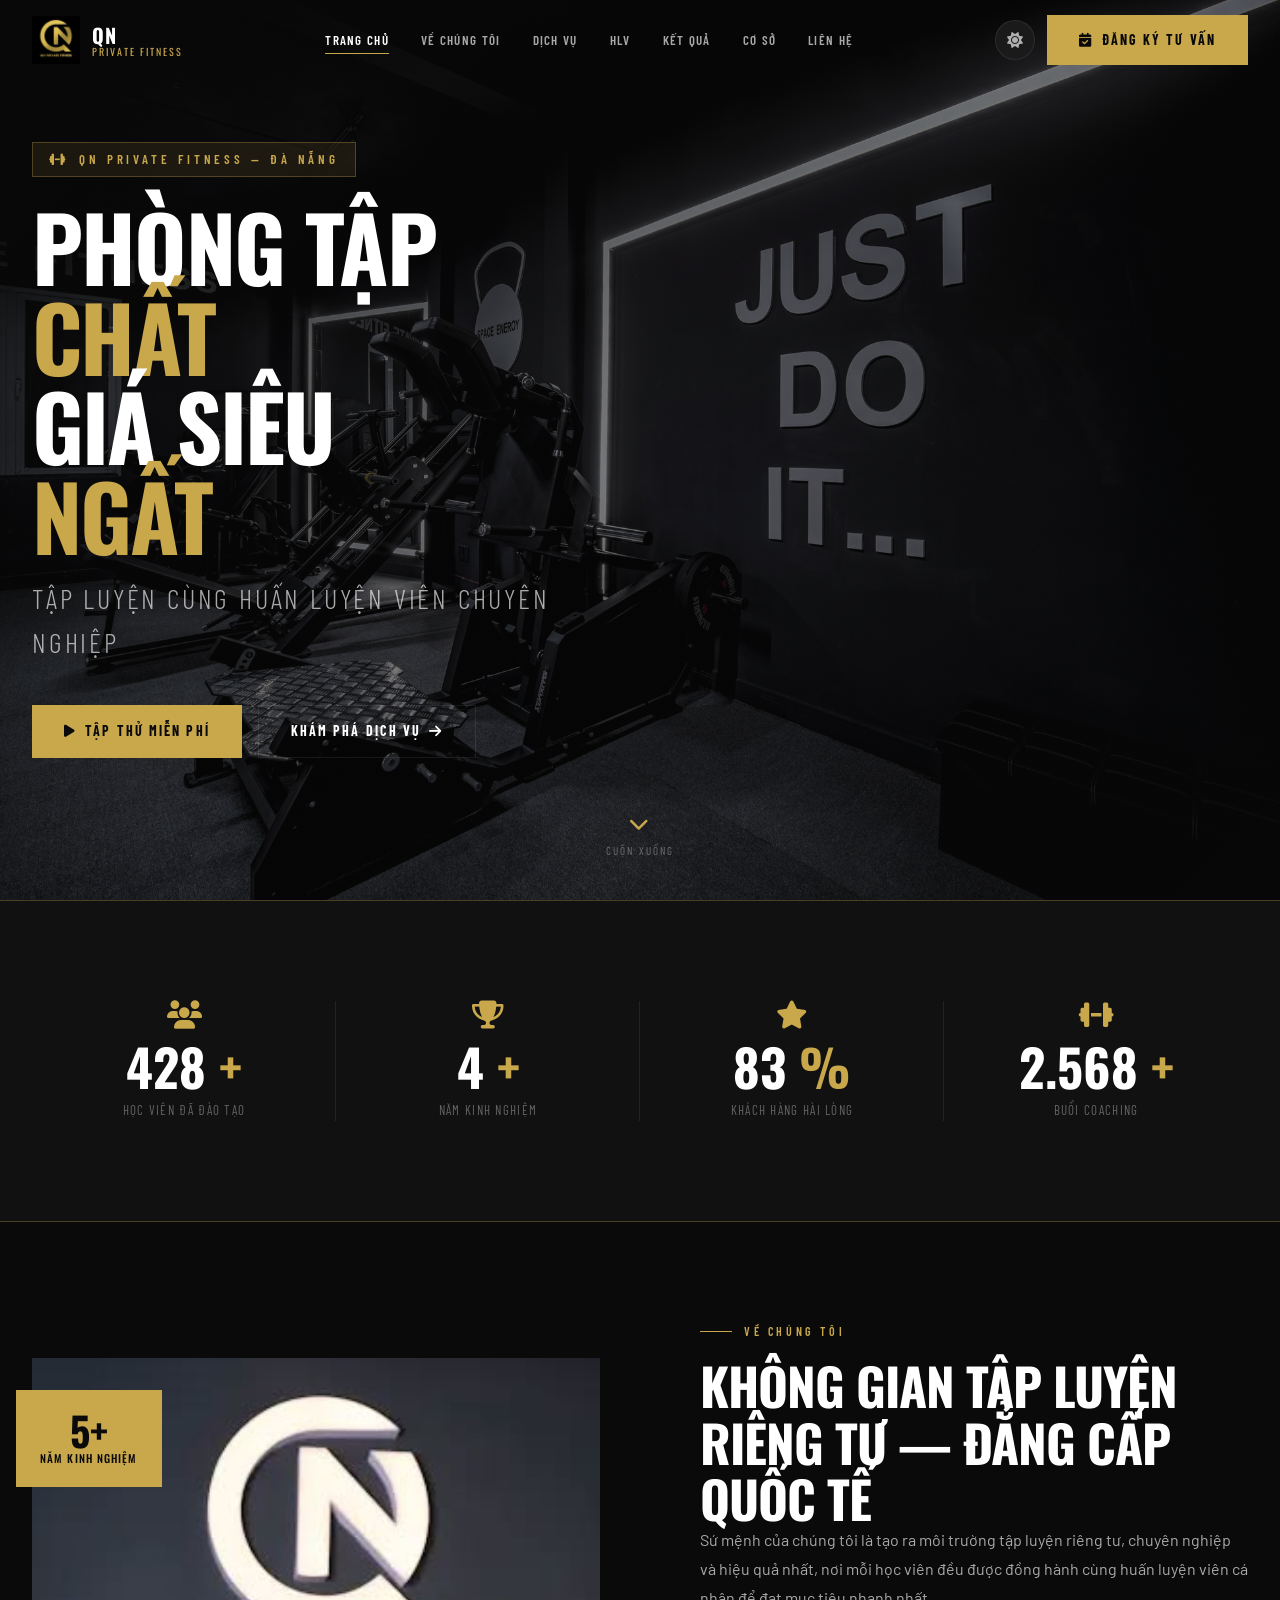
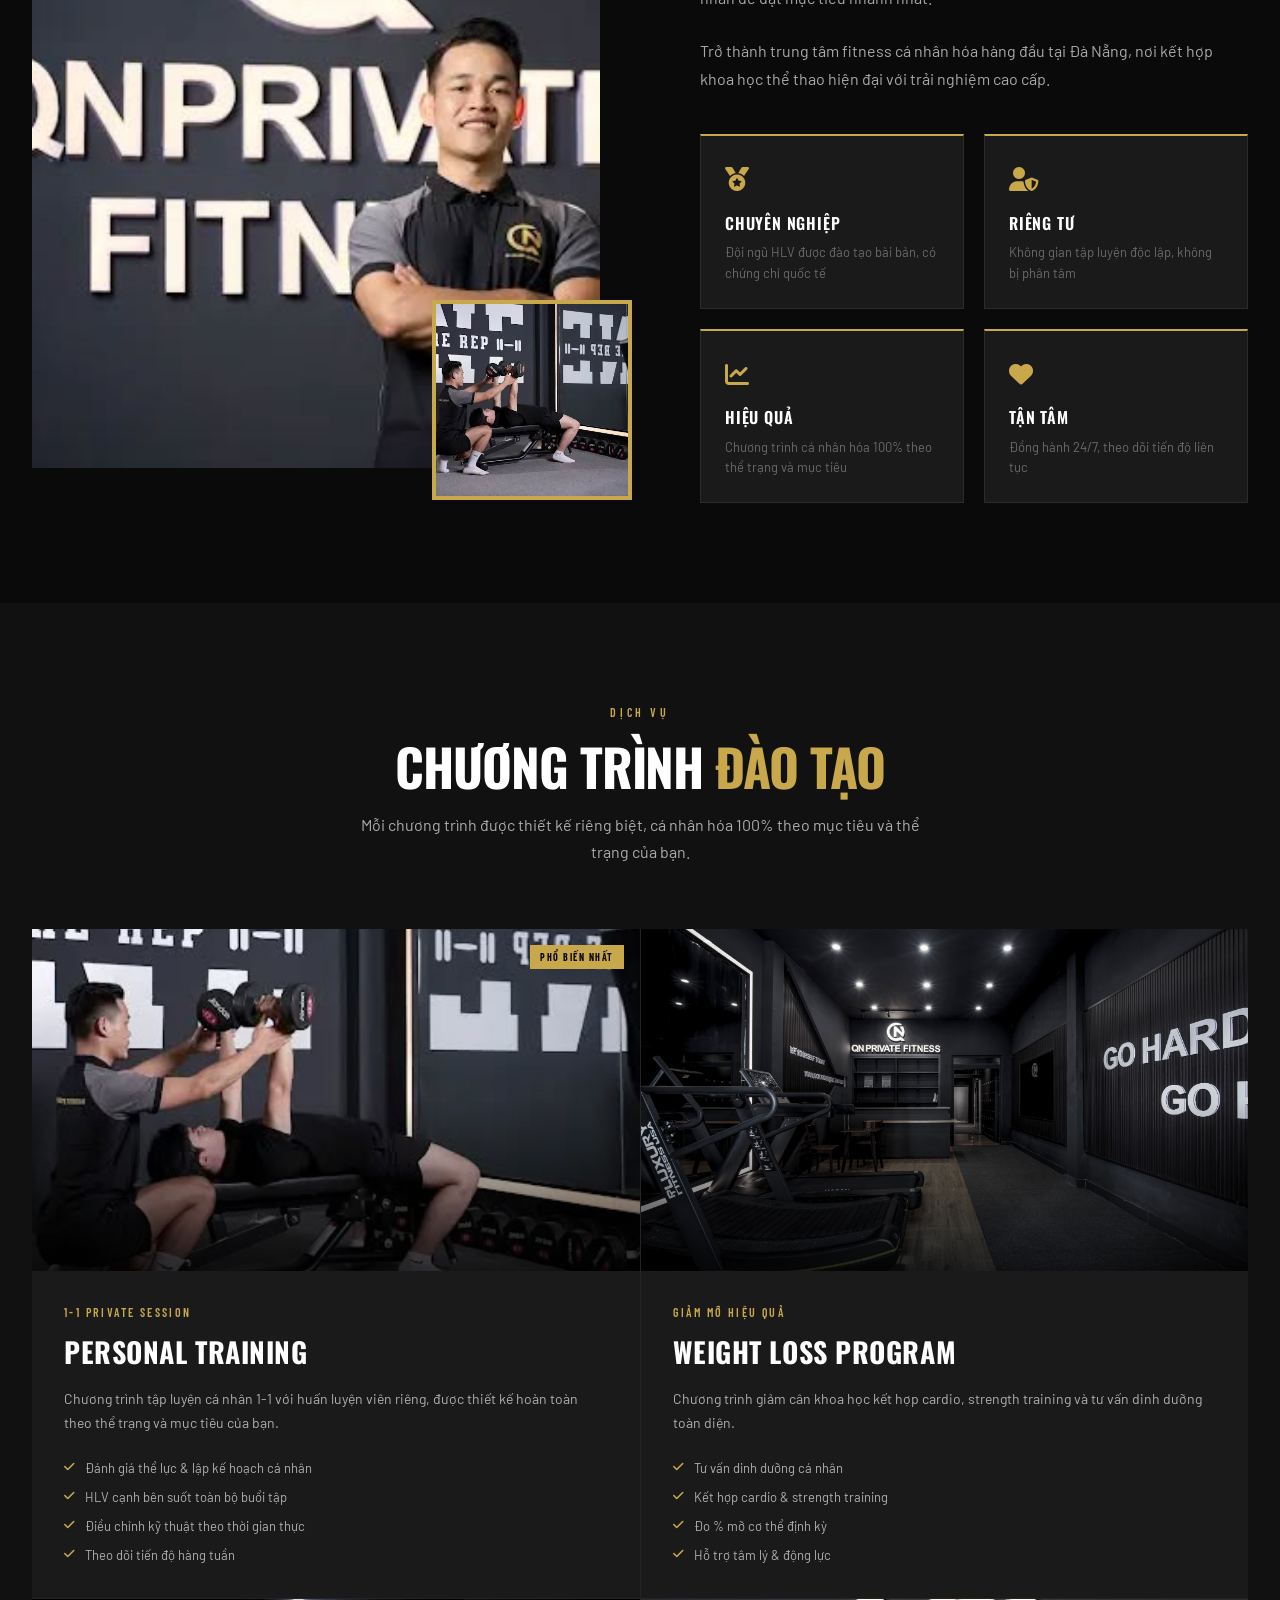
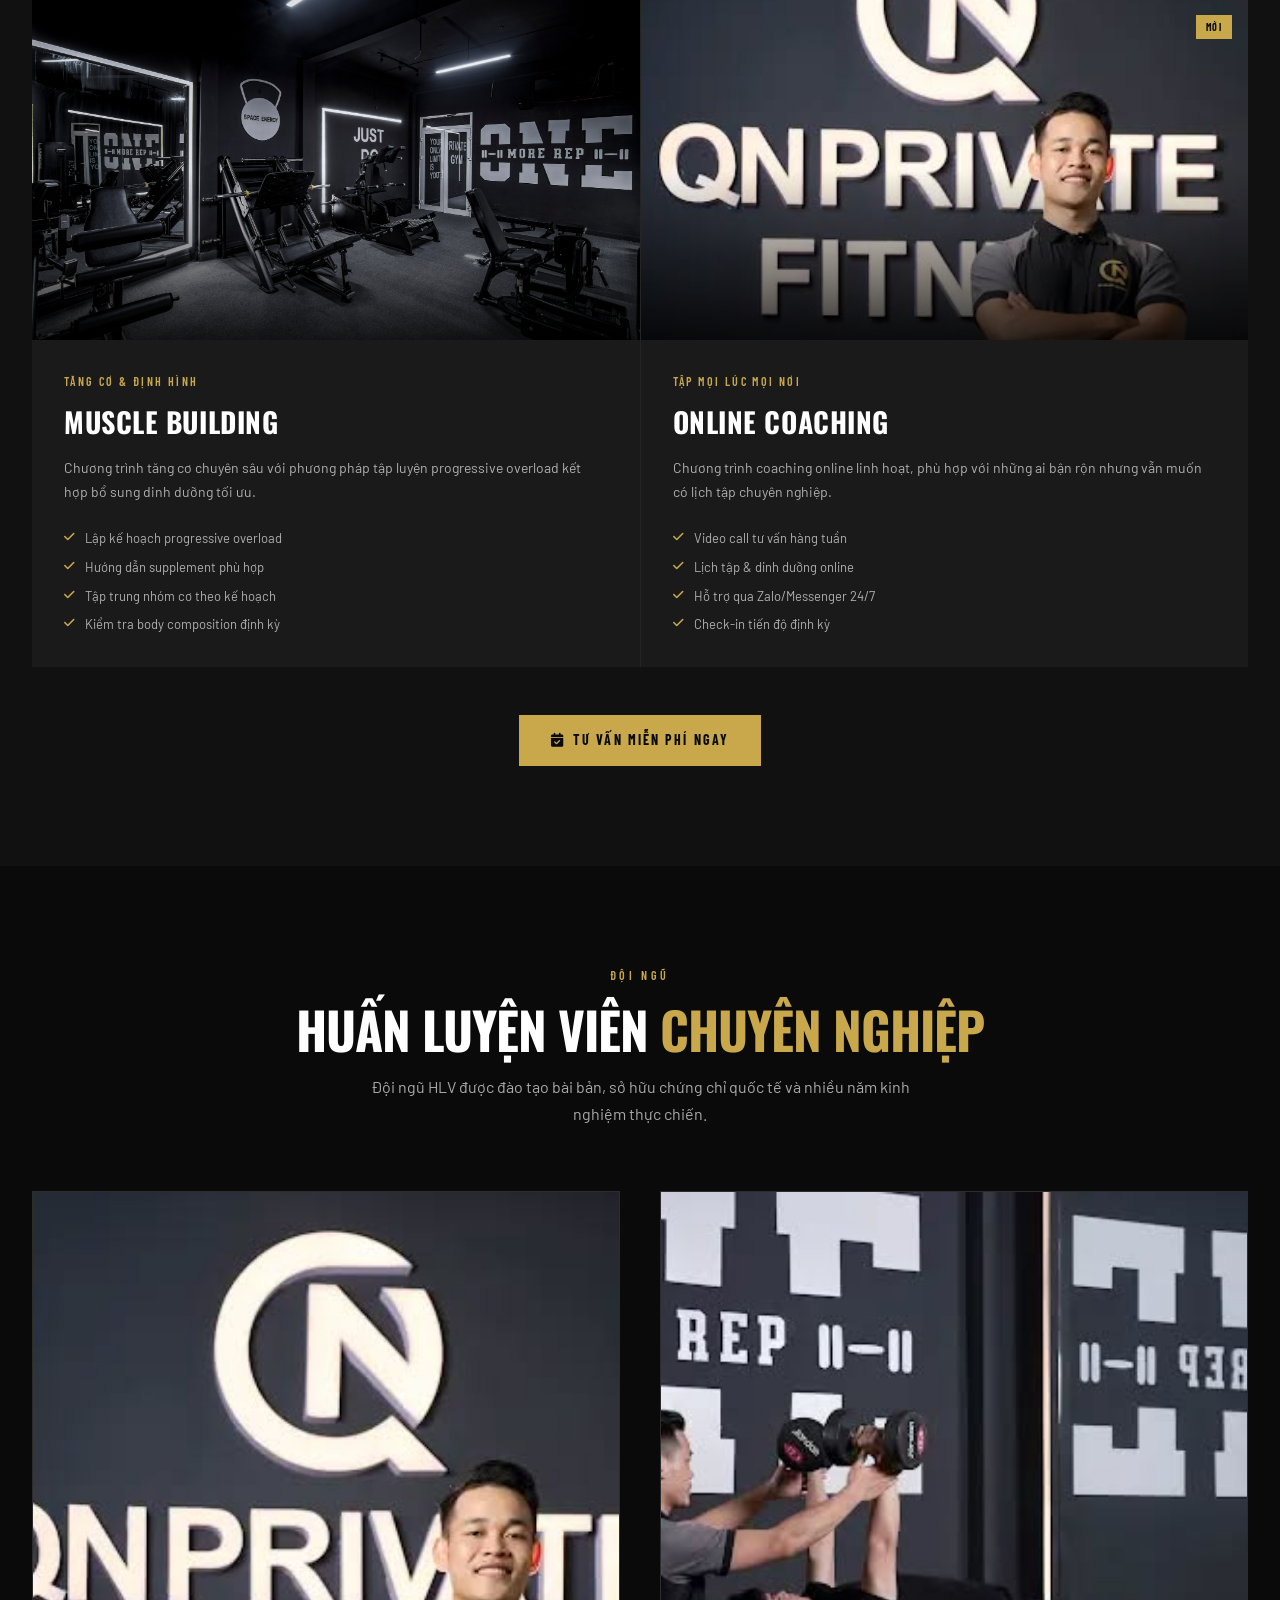
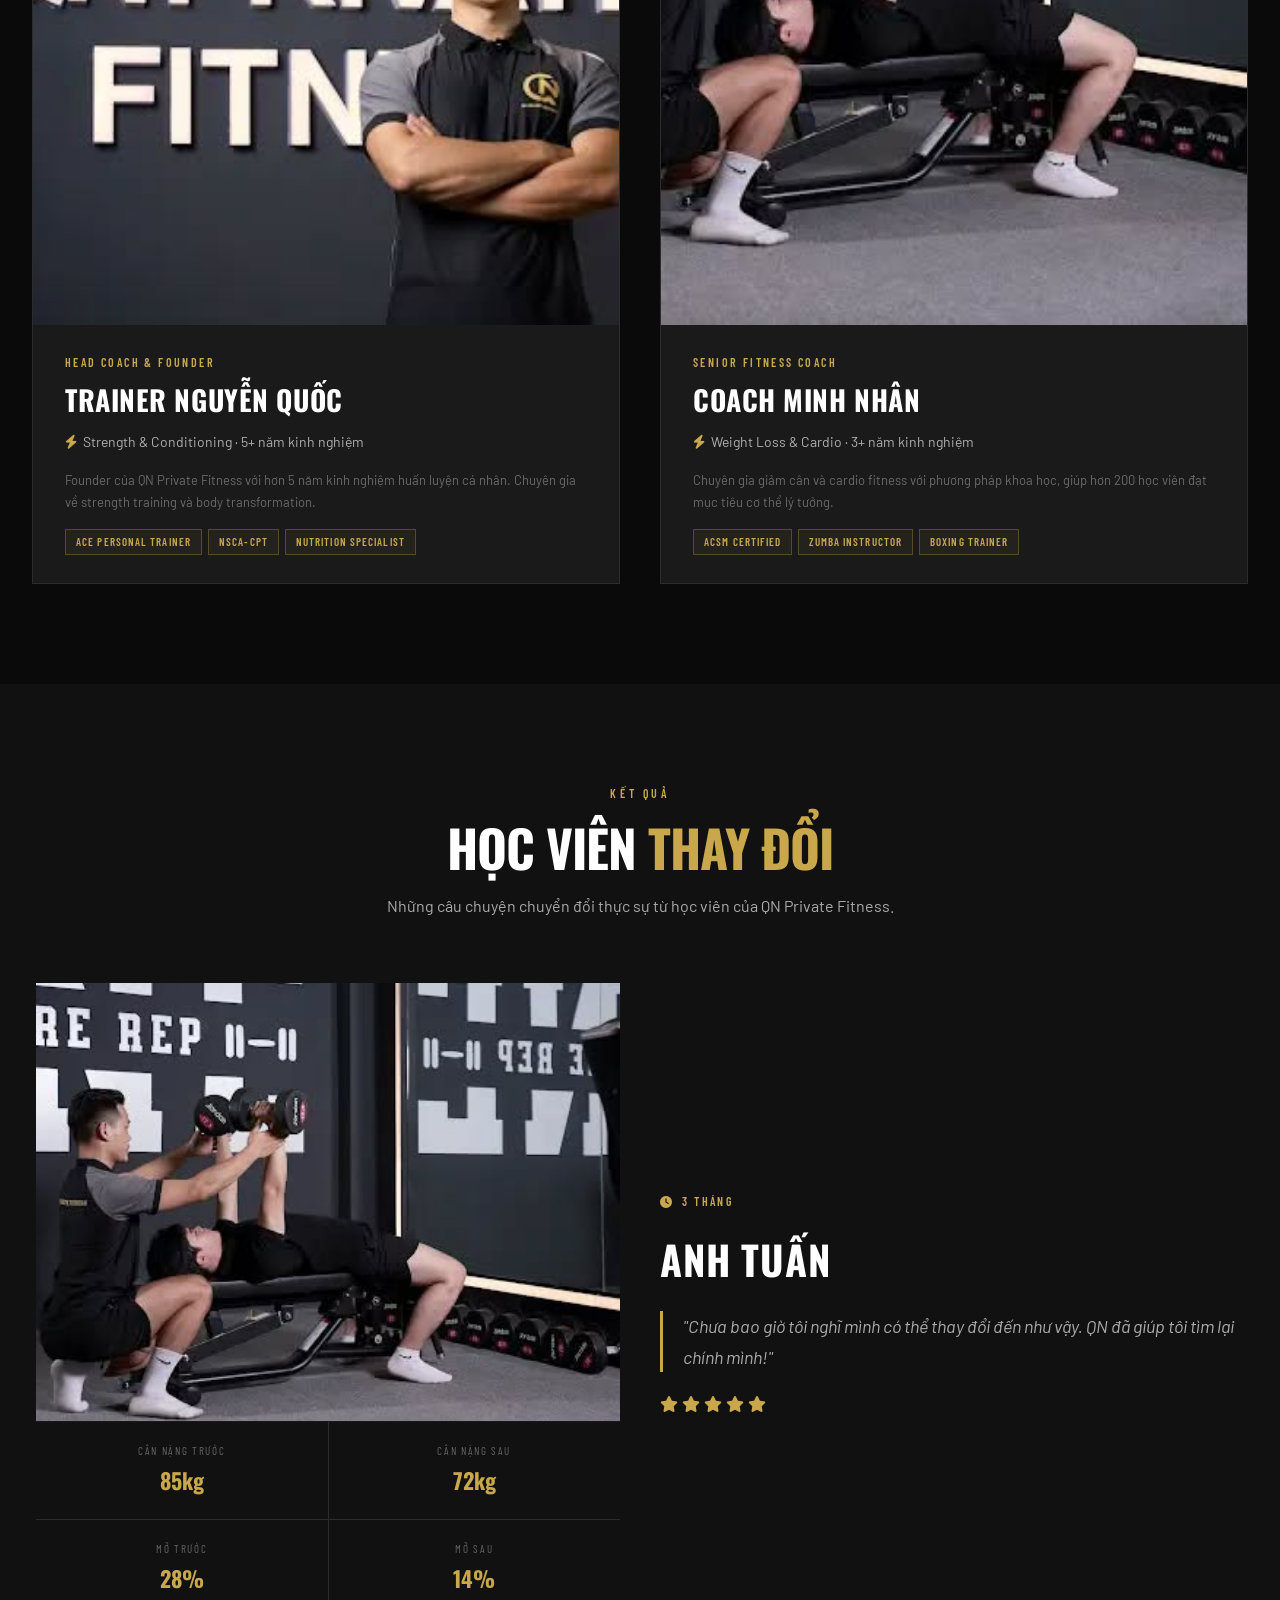
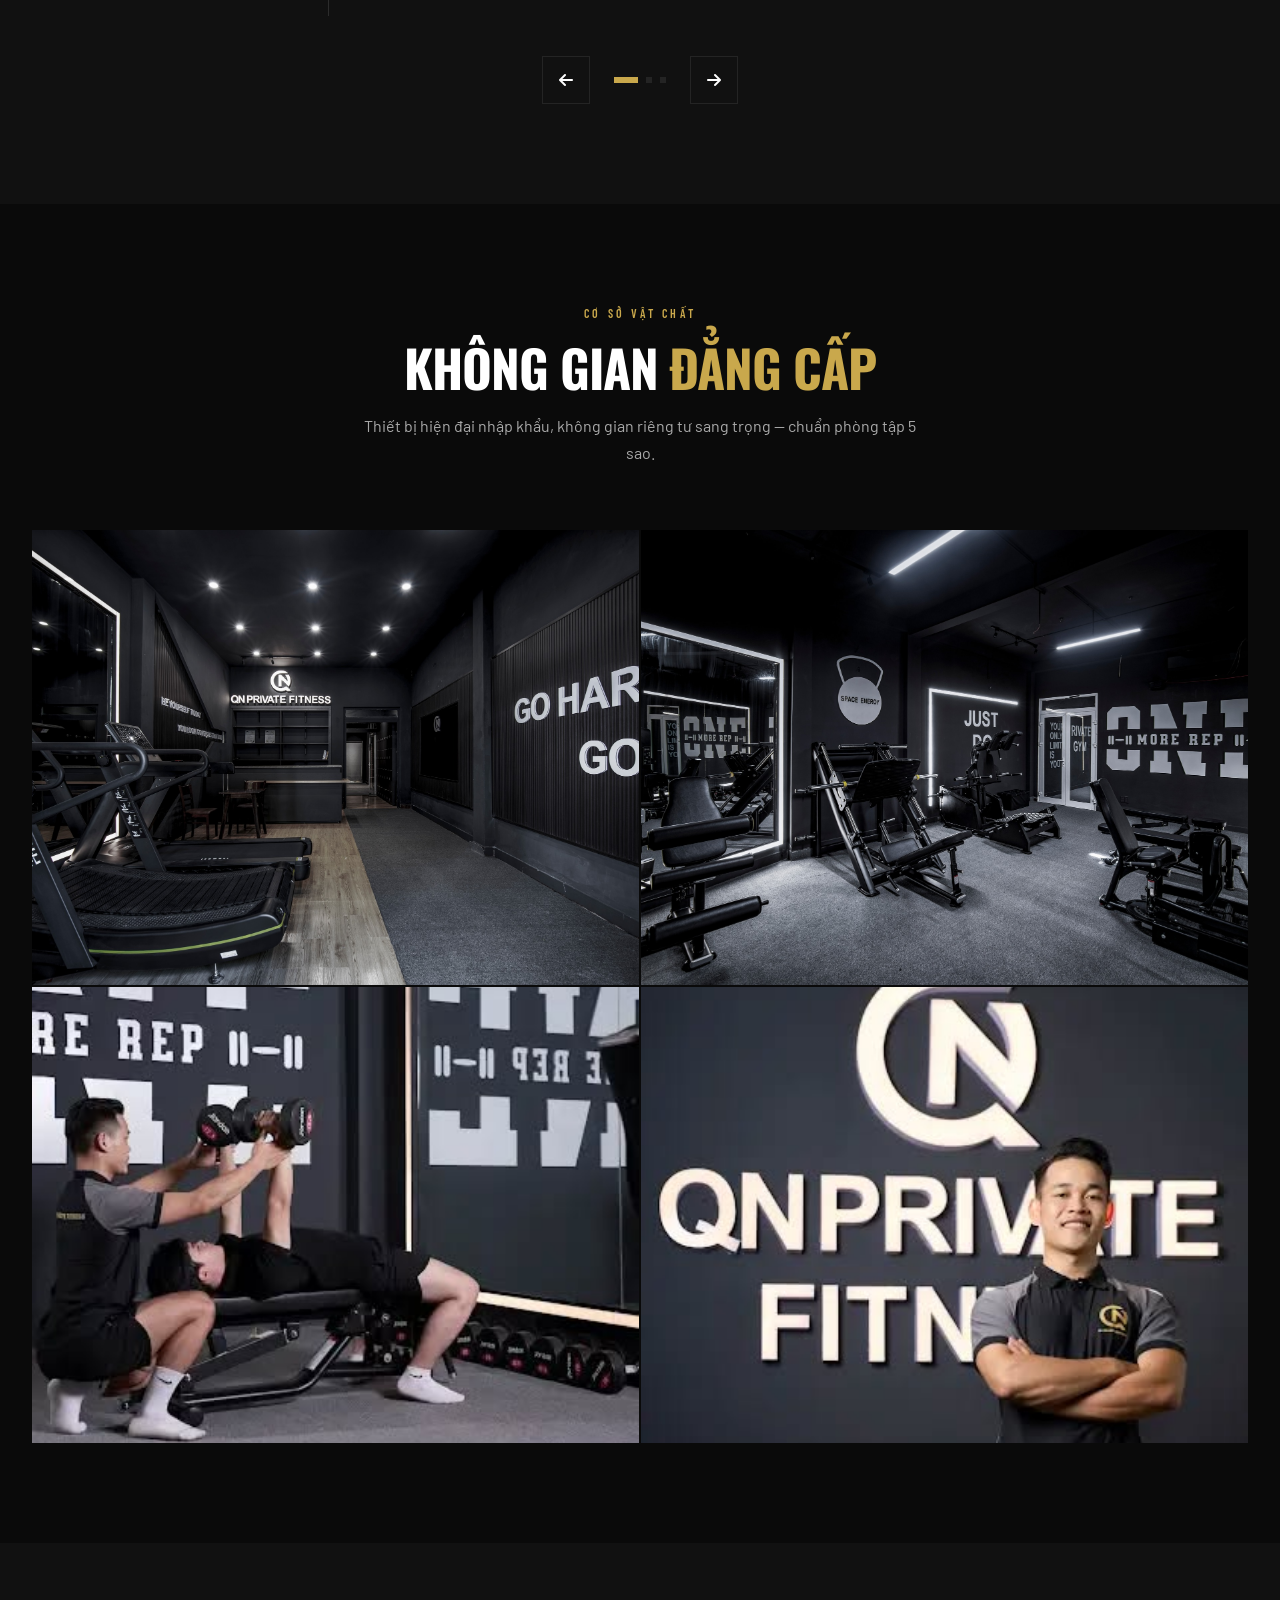
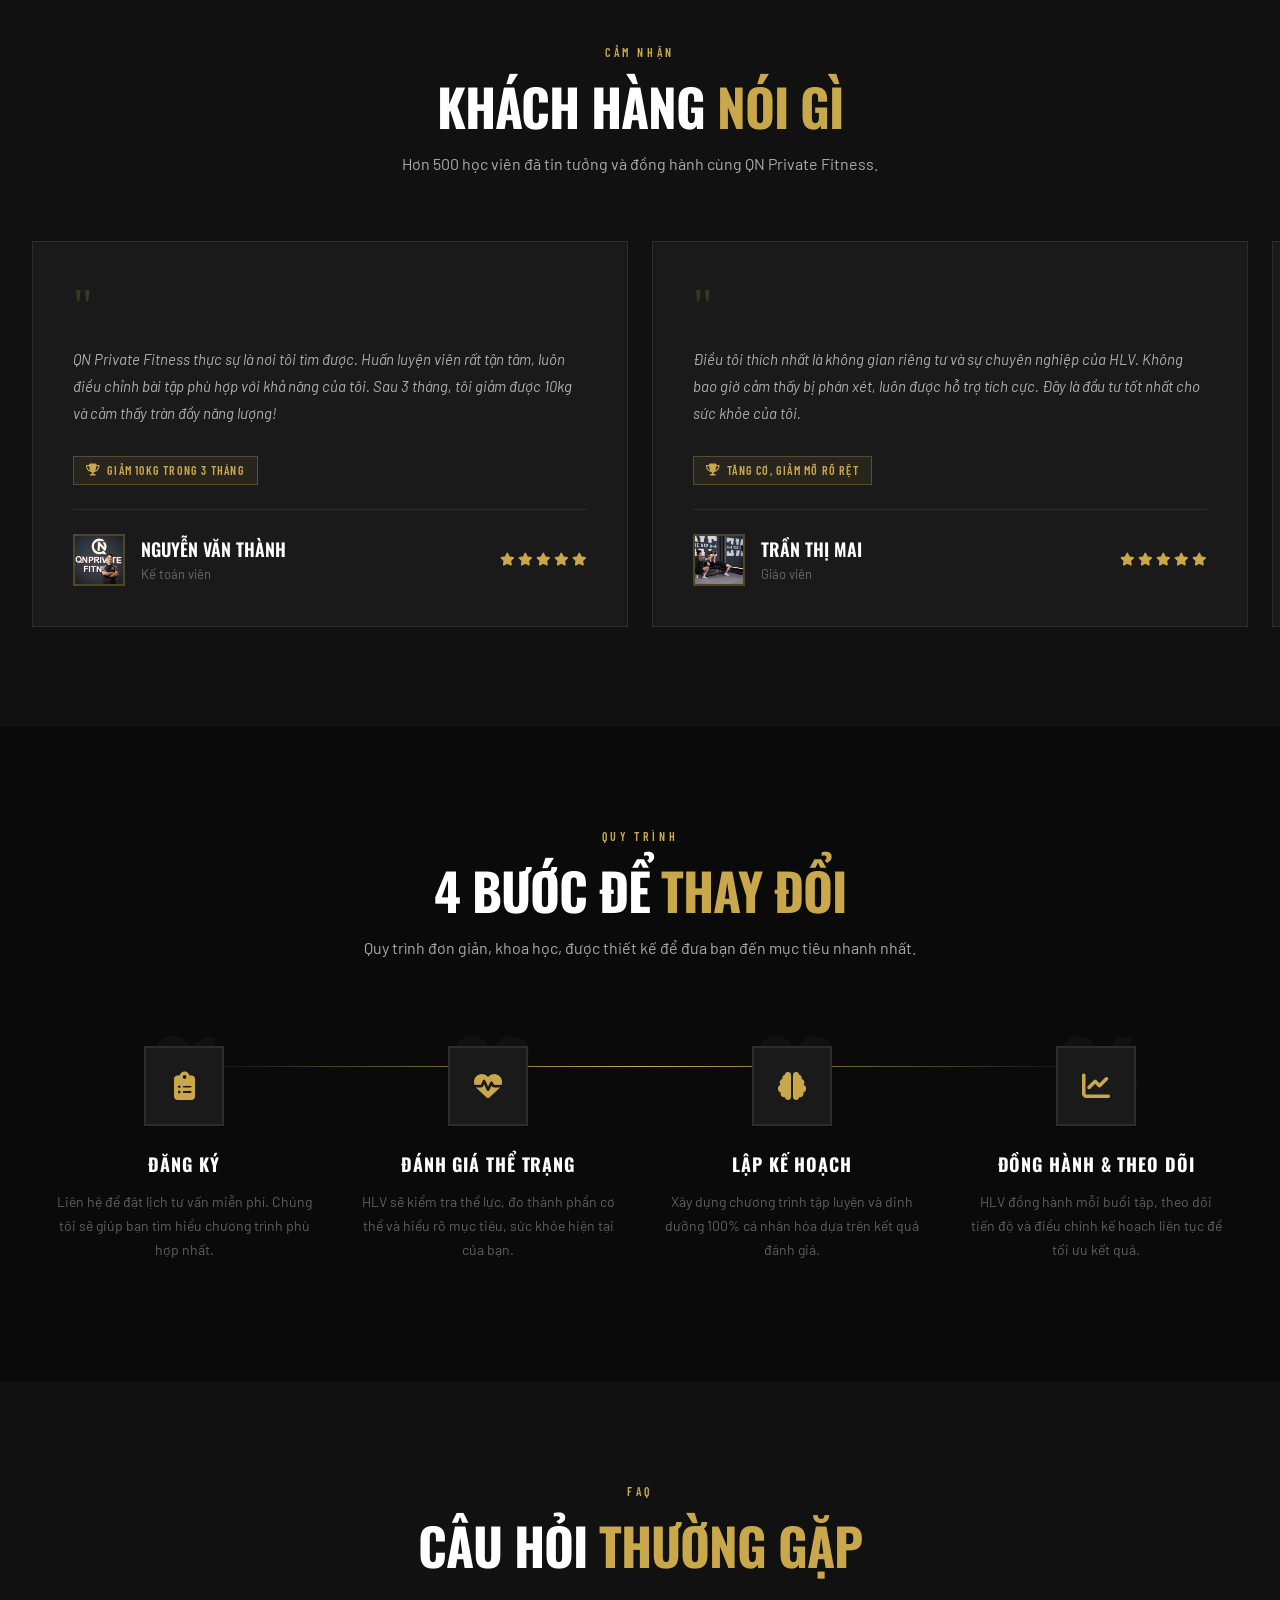
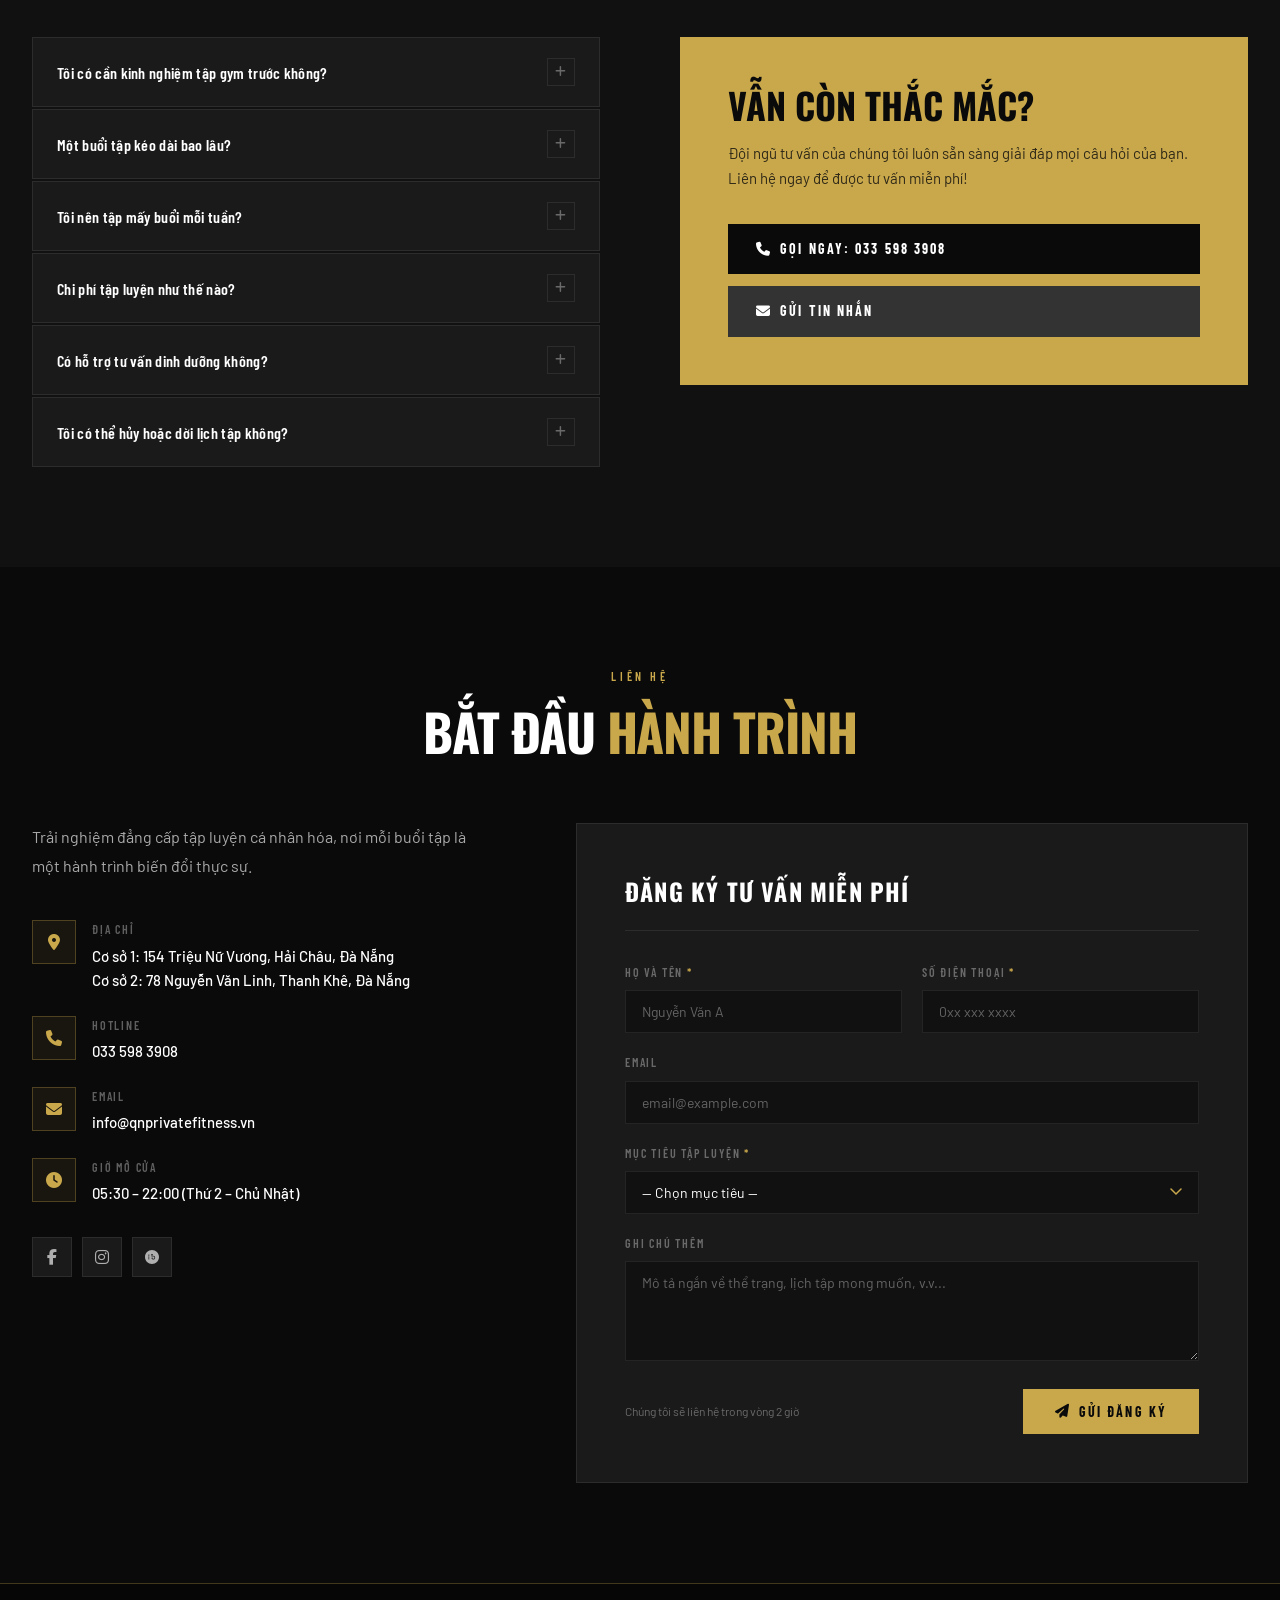
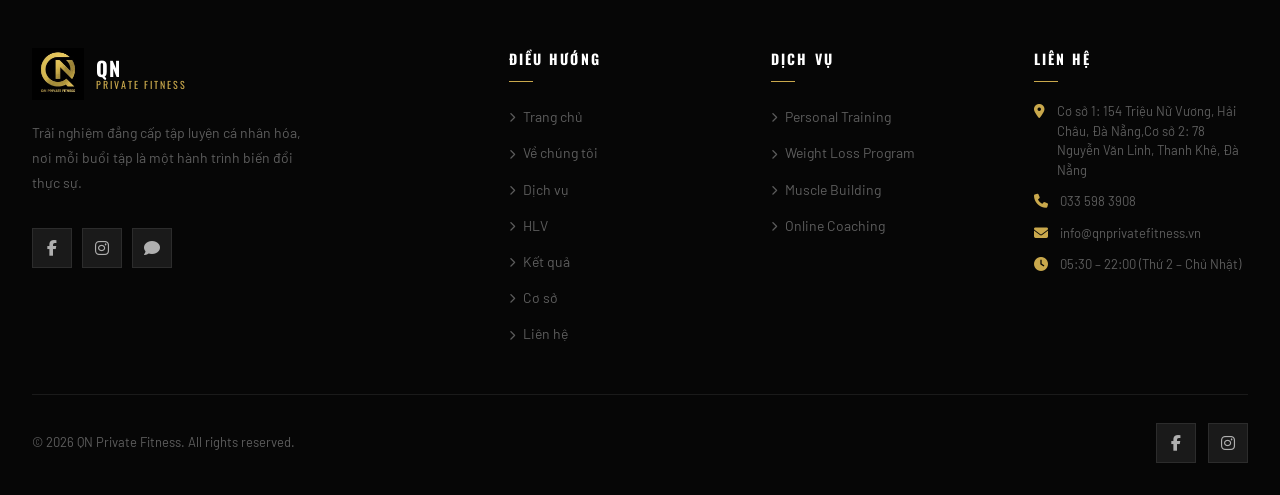
==== qn-private-fitness-website/index.html @ 807c0421 "qnfitness" ====
<!DOCTYPE html>
<html lang="vi">
<head>
  <meta charset="UTF-8">
  <meta name="viewport" content="width=device-width, initial-scale=1.0">

  <!-- SEO Meta Tags -->
  <title>QN Private Fitness | Phòng Tập Cá Nhân Cao Cấp Đà Nẵng</title>
  <meta name="description" content="QN Private Fitness - Phòng tập cá nhân 1-1 cao cấp tại Đà Nẵng. Huấn luyện viên chuyên nghiệp, không gian riêng tư, kết quả vượt trội. Đăng ký tập thử miễn phí!">
  <meta name="keywords" content="phòng tập cá nhân, personal training, Đà Nẵng, QN Private Fitness, gym, fitness, huấn luyện viên">
  <meta name="author" content="QN Private Fitness">
  <meta name="robots" content="index, follow">

  <!-- Open Graph -->
  <meta property="og:type" content="website">
  <meta property="og:title" content="QN Private Fitness | Phòng Tập Cá Nhân Cao Cấp Đà Nẵng">
  <meta property="og:description" content="Trải nghiệm tập luyện cá nhân hóa đẳng cấp cùng huấn luyện viên chuyên nghiệp. Kết quả thật sự, cam kết thật sự.">
  <meta property="og:image" content="assets/images/banner-hero.jpg">
  <meta property="og:url" content="https://qnprivatefitness.vn">
  <meta property="og:locale" content="vi_VN">

  <!-- Twitter Card -->
  <meta name="twitter:card" content="summary_large_image">
  <meta name="twitter:title" content="QN Private Fitness | Đà Nẵng">
  <meta name="twitter:description" content="Phòng tập cá nhân cao cấp. Huấn luyện viên 1-1 chuyên nghiệp.">
  <meta name="twitter:image" content="assets/images/banner-hero.jpg">

  <!-- Canonical -->
  <link rel="canonical" href="https://qnprivatefitness.vn">

  <!-- Favicon -->
  <link rel="icon" type="image/jpg" href="assets/images/logo.jpg">

  <!-- Fonts -->
  <link rel="preconnect" href="https://fonts.googleapis.com">
  <link rel="preconnect" href="https://fonts.gstatic.com" crossorigin>

  <!-- Font Awesome Icons -->
  <link rel="stylesheet" href="https://cdnjs.cloudflare.com/ajax/libs/font-awesome/6.5.0/css/all.min.css">

  <!-- Stylesheet -->
  <link rel="stylesheet" href="css/style.css">

  <!-- Schema.org Structured Data -->
  <script type="application/ld+json">
  {
    "@context": "https://schema.org",
    "@type": "GymOrFitnessCenter",
    "name": "QN Private Fitness",
    "description": "Phòng tập cá nhân 1-1 cao cấp tại Đà Nẵng",
    "url": "https://qnprivatefitness.vn",
    "telephone": "+84335983908",
    "address": {
      "@type": "PostalAddress",
      "streetAddress": "154 Triệu Nữ Vương",
      "addressLocality": "Hải Châu",
      "addressRegion": "Đà Nẵng",
      "addressCountry": "VN"
    },
    "openingHours": "Mo-Su 05:30-22:00",
    "priceRange": "$$",
    "image": "assets/images/banner-hero.jpg"
  }
  </script>
</head>

<body>

  <!-- ===== HEADER ===== -->
  <header id="header"></header>

  <!-- ===== HERO ===== -->
  <section id="hero"></section>

  <!-- ===== STATISTICS ===== -->
  <section id="statistics"></section>

  <!-- ===== ABOUT ===== -->
  <section id="about"></section>

  <!-- ===== SERVICES ===== -->
  <section id="services"></section>

  <!-- ===== TRAINERS ===== -->
  <section id="trainers"></section>

  <!-- ===== TRANSFORMATIONS ===== -->
  <section id="transformations"></section>

  <!-- ===== FACILITY ===== -->
  <section id="facility"></section>

  <!-- ===== TESTIMONIALS ===== -->
  <section id="testimonials"></section>

  <!-- ===== PROCESS ===== -->
  <section id="process"></section>

  <!-- ===== FAQ ===== -->
  <section id="faq"></section>

  <!-- ===== CONTACT ===== -->
  <section id="contact"></section>

  <!-- ===== FOOTER ===== -->
  <footer id="footer"></footer>

  <!-- ===== BACK TO TOP ===== -->
  <button id="back-to-top" title="Lên đầu trang" aria-label="Back to top">
    <i class="fas fa-arrow-up"></i>
  </button>

  <!-- ===== SCRIPTS ===== -->
  <script src="js/mockData.js"></script>
  <script src="js/app.js"></script>

</body>
</html>
---- qn-private-fitness-website/css/style.css ----
/* =====================================================
   QN PRIVATE FITNESS - Main Stylesheet
   Design: Premium Dark Fitness with Gold Accents
   ===================================================== */

@import url('https://fonts.googleapis.com/css2?family=Oswald:wght@300;400;500;600;700&family=Barlow:ital,wght@0,300;0,400;0,500;0,600;1,300;1,400&family=Barlow+Condensed:wght@400;600;700;800;900&display=swap');

/* =====================================================
   CSS VARIABLES
   ===================================================== */
:root {
  /* Brand Colors */
  --gold: #c9a84c;
  --gold-light: #e8c96b;
  --gold-dark: #a07830;
  --gold-glow: rgba(201, 168, 76, 0.3);

  /* Dark Theme (default) */
  --bg-primary: #0a0a0a;
  --bg-secondary: #111111;
  --bg-card: #1a1a1a;
  --bg-card-hover: #222222;
  --surface: #1e1e1e;
  --border: rgba(255, 255, 255, 0.08);
  --border-gold: rgba(201, 168, 76, 0.3);

  --text-primary: #ffffff;
  --text-secondary: rgba(255, 255, 255, 0.65);
  --text-muted: rgba(255, 255, 255, 0.35);
  --text-on-gold: #0a0a0a;

  /* Light Theme */
  --light-bg-primary: #f8f6f2;
  --light-bg-secondary: #ffffff;
  --light-bg-card: #ffffff;
  --light-bg-card-hover: #f5f3ef;
  --light-surface: #efefef;
  --light-border: rgba(0, 0, 0, 0.1);
  --light-text-primary: #0a0a0a;
  --light-text-secondary: rgba(10, 10, 10, 0.65);
  --light-text-muted: rgba(10, 10, 10, 0.35);

  /* Typography */
  --font-display: 'Oswald', sans-serif;
  --font-body: 'Barlow', sans-serif;
  --font-condensed: 'Barlow Condensed', sans-serif;

  /* Spacing */
  --section-pad: 100px;
  --container-max: 1320px;

  /* Transitions */
  --transition: 0.3s cubic-bezier(0.4, 0, 0.2, 1);
  --transition-slow: 0.6s cubic-bezier(0.4, 0, 0.2, 1);

  /* Shadows */
  --shadow-sm: 0 2px 8px rgba(0, 0, 0, 0.3);
  --shadow-md: 0 8px 32px rgba(0, 0, 0, 0.4);
  --shadow-lg: 0 24px 64px rgba(0, 0, 0, 0.5);
  --shadow-gold: 0 0 30px rgba(201, 168, 76, 0.25);
}

/* =====================================================
   LIGHT MODE
   ===================================================== */
body.light-mode {
  --bg-primary: var(--light-bg-primary);
  --bg-secondary: var(--light-bg-secondary);
  --bg-card: var(--light-bg-card);
  --bg-card-hover: var(--light-bg-card-hover);
  --surface: var(--light-surface);
  --border: var(--light-border);
  --text-primary: var(--light-text-primary);
  --text-secondary: var(--light-text-secondary);
  --text-muted: var(--light-text-muted);
}

/* =====================================================
   RESET & BASE
   ===================================================== */
*, *::before, *::after {
  margin: 0;
  padding: 0;
  box-sizing: border-box;
}

html {
  scroll-behavior: smooth;
  font-size: 16px;
}

body {
  font-family: var(--font-body);
  background-color: var(--bg-primary);
  color: var(--text-primary);
  line-height: 1.6;
  overflow-x: hidden;
  transition: background-color var(--transition), color var(--transition);
}

img {
  max-width: 100%;
  display: block;
}

a {
  color: inherit;
  text-decoration: none;
}

ul {
  list-style: none;
}

.container {
  max-width: var(--container-max);
  margin: 0 auto;
  padding: 0 32px;
}

/* =====================================================
   TYPOGRAPHY
   ===================================================== */
.section-label {
  font-family: var(--font-condensed);
  font-size: 12px;
  font-weight: 600;
  letter-spacing: 0.3em;
  text-transform: uppercase;
  color: var(--gold);
  display: flex;
  align-items: center;
  gap: 12px;
  margin-bottom: 16px;
}

.section-label::before {
  content: '';
  display: block;
  width: 32px;
  height: 1px;
  background: var(--gold);
}

.section-title {
  font-family: var(--font-display);
  font-size: clamp(36px, 4vw, 56px);
  font-weight: 700;
  line-height: 1.1;
  letter-spacing: -0.02em;
  text-transform: uppercase;
}

.section-title em {
  font-style: normal;
  color: var(--gold);
}

.section-subtitle {
  font-size: 16px;
  color: var(--text-secondary);
  max-width: 560px;
  line-height: 1.7;
  margin-top: 16px;
}

/* =====================================================
   BUTTONS
   ===================================================== */
.btn {
  display: inline-flex;
  align-items: center;
  gap: 8px;
  padding: 14px 32px;
  font-family: var(--font-condensed);
  font-size: 14px;
  font-weight: 700;
  letter-spacing: 0.15em;
  text-transform: uppercase;
  border: none;
  cursor: pointer;
  transition: all var(--transition);
  position: relative;
  overflow: hidden;
}

.btn-gold {
  background: var(--gold);
  color: #0a0a0a;
}

.btn-gold:hover {
  background: var(--gold-light);
  transform: translateY(-2px);
  box-shadow: var(--shadow-gold);
}

.btn-outline {
  background: transparent;
  color: var(--text-primary);
  border: 1px solid var(--border);
}

.btn-outline:hover {
  border-color: var(--gold);
  color: var(--gold);
  transform: translateY(-2px);
}

.btn-ghost {
  background: transparent;
  color: var(--gold);
  border: 1px solid var(--gold);
  padding: 10px 24px;
}

.btn-ghost:hover {
  background: var(--gold);
  color: #0a0a0a;
}

/* =====================================================
   HEADER
   ===================================================== */
#header {
  position: fixed;
  top: 0;
  left: 0;
  right: 0;
  z-index: 1000;
  padding: 0;
  transition: all var(--transition);
}

#header.scrolled {
  background: rgba(10, 10, 10, 0.96);
  backdrop-filter: blur(20px);
  -webkit-backdrop-filter: blur(20px);
  border-bottom: 1px solid var(--border-gold);
}

body.light-mode #header.scrolled {
  background: rgba(248, 246, 242, 0.96);
}

.header-inner {
  display: flex;
  align-items: center;
  justify-content: space-between;
  height: 80px;
  padding: 0 32px;
  max-width: var(--container-max);
  margin: 0 auto;
}

.logo {
  display: flex;
  align-items: center;
  gap: 12px;
  flex-shrink: 0;
}

.logo img {
  height: 48px;
  width: 48px;
  object-fit: contain;
}

.logo-text {
  font-family: var(--font-display);
  font-size: 20px;
  font-weight: 700;
  letter-spacing: 0.05em;
  line-height: 1.1;
  text-transform: uppercase;
}

.logo-text span {
  display: block;
  font-size: 10px;
  font-weight: 400;
  letter-spacing: 0.2em;
  color: var(--gold);
}

nav.main-nav {
  display: flex;
  align-items: center;
  gap: 4px;
}

.nav-link {
  font-family: var(--font-condensed);
  font-size: 13px;
  font-weight: 600;
  letter-spacing: 0.1em;
  text-transform: uppercase;
  color: var(--text-secondary);
  padding: 8px 14px;
  transition: color var(--transition);
  position: relative;
}

.nav-link::after {
  content: '';
  position: absolute;
  bottom: 4px;
  left: 14px;
  right: 14px;
  height: 1px;
  background: var(--gold);
  transform: scaleX(0);
  transition: transform var(--transition);
}

.nav-link:hover,
.nav-link.active {
  color: var(--text-primary);
}

.nav-link:hover::after,
.nav-link.active::after {
  transform: scaleX(1);
}

.header-actions {
  display: flex;
  align-items: center;
  gap: 12px;
}

.theme-toggle {
  width: 40px;
  height: 40px;
  border-radius: 50%;
  background: var(--bg-card);
  border: 1px solid var(--border);
  color: var(--text-secondary);
  cursor: pointer;
  display: flex;
  align-items: center;
  justify-content: center;
  transition: all var(--transition);
  font-size: 16px;
}

.theme-toggle:hover {
  border-color: var(--gold);
  color: var(--gold);
}

/* Mobile Menu */
.menu-toggle {
  display: none;
  flex-direction: column;
  gap: 5px;
  cursor: pointer;
  padding: 8px;
}

.menu-toggle span {
  display: block;
  width: 24px;
  height: 2px;
  background: var(--text-primary);
  transition: all var(--transition);
}

.menu-toggle.active span:nth-child(1) {
  transform: translateY(7px) rotate(45deg);
}

.menu-toggle.active span:nth-child(2) {
  opacity: 0;
}

.menu-toggle.active span:nth-child(3) {
  transform: translateY(-7px) rotate(-45deg);
}

/* =====================================================
   HERO SECTION
   ===================================================== */
#hero {
  position: relative;
  height: 100vh;
  min-height: 700px;
  display: flex;
  align-items: center;
  overflow: hidden;
}

.hero-bg {
  position: absolute;
  inset: 0;
  z-index: 0;
}

.hero-bg img {
  width: 100%;
  height: 100%;
  object-fit: cover;
  object-position: center;
}

.hero-overlay {
  position: absolute;
  inset: 0;
  background: linear-gradient(
    135deg,
    rgba(10, 10, 10, 0.85) 0%,
    rgba(10, 10, 10, 0.5) 50%,
    rgba(10, 10, 10, 0.7) 100%
  );
}

.hero-content {
  position: relative;
  z-index: 1;
  max-width: var(--container-max);
  margin: 0 auto;
  padding: 0 32px;
  width: 100%;
}

.hero-eyebrow {
  display: inline-flex;
  align-items: center;
  gap: 10px;
  font-family: var(--font-condensed);
  font-size: 13px;
  font-weight: 600;
  letter-spacing: 0.3em;
  text-transform: uppercase;
  color: var(--gold);
  background: rgba(201, 168, 76, 0.1);
  border: 1px solid var(--border-gold);
  padding: 6px 16px;
  margin-bottom: 24px;
}

.hero-title {
  font-family: var(--font-display);
  font-size: clamp(52px, 7vw, 96px);
  font-weight: 700;
  line-height: 1;
  text-transform: uppercase;
  letter-spacing: -0.02em;
  margin-bottom: 16px;
}

.hero-title .gold {
  color: var(--gold);
  display: block;
}

.hero-tagline {
  font-family: var(--font-condensed);
  font-size: clamp(18px, 2.5vw, 28px);
  font-weight: 300;
  letter-spacing: 0.1em;
  text-transform: uppercase;
  color: var(--text-secondary);
  margin-bottom: 40px;
  max-width: 600px;
}

.hero-cta {
  display: flex;
  gap: 16px;
  flex-wrap: wrap;
}

.hero-scroll {
  position: absolute;
  bottom: 40px;
  left: 50%;
  transform: translateX(-50%);
  z-index: 1;
  display: flex;
  flex-direction: column;
  align-items: center;
  gap: 8px;
  color: var(--text-muted);
  font-family: var(--font-condensed);
  font-size: 11px;
  letter-spacing: 0.2em;
  text-transform: uppercase;
  animation: bounce 2s infinite;
}

.hero-scroll i {
  color: var(--gold);
  font-size: 20px;
}

@keyframes bounce {
  0%, 100% { transform: translateX(-50%) translateY(0); }
  50% { transform: translateX(-50%) translateY(8px); }
}

/* =====================================================
   STATISTICS SECTION
   ===================================================== */
#statistics {
  background: var(--bg-secondary);
  border-top: 1px solid var(--border-gold);
  border-bottom: 1px solid var(--border-gold);
  padding: 60px 0;
}

.stats-grid {
  display: grid;
  grid-template-columns: repeat(4, 1fr);
  gap: 0;
}

.stat-item {
  padding: 40px 32px;
  text-align: center;
  position: relative;
  transition: background var(--transition);
}

.stat-item:not(:last-child)::after {
  content: '';
  position: absolute;
  right: 0;
  top: 20%;
  height: 60%;
  width: 1px;
  background: var(--border);
}

.stat-item:hover {
  background: var(--bg-card);
}

.stat-icon {
  font-size: 28px;
  color: var(--gold);
  margin-bottom: 12px;
  display: block;
}

.stat-number {
  font-family: var(--font-display);
  font-size: clamp(40px, 4vw, 60px);
  font-weight: 700;
  color: var(--text-primary);
  line-height: 1;
  margin-bottom: 8px;
}

.stat-number .counter {
  display: inline;
}

.stat-suffix {
  color: var(--gold);
}

.stat-label {
  font-family: var(--font-condensed);
  font-size: 13px;
  font-weight: 400;
  letter-spacing: 0.1em;
  text-transform: uppercase;
  color: var(--text-muted);
}

/* =====================================================
   ABOUT SECTION
   ===================================================== */
#about {
  padding: var(--section-pad) 0;
  background: var(--bg-primary);
  overflow: hidden;
}

.about-grid {
  display: grid;
  grid-template-columns: 1fr 1fr;
  gap: 80px;
  align-items: center;
}

.about-visual {
  position: relative;
}

.about-img-main {
  width: 100%;
  aspect-ratio: 4/5;
  object-fit: cover;
}

.about-img-accent {
  position: absolute;
  bottom: -32px;
  right: -32px;
  width: 200px;
  height: 200px;
  object-fit: cover;
  border: 4px solid var(--gold);
}

.about-badge {
  position: absolute;
  top: 32px;
  left: -16px;
  background: var(--gold);
  color: #0a0a0a;
  padding: 20px 24px;
  font-family: var(--font-display);
  text-align: center;
}

.about-badge .num {
  display: block;
  font-size: 40px;
  font-weight: 700;
  line-height: 1;
}

.about-badge .text {
  display: block;
  font-size: 11px;
  font-weight: 500;
  letter-spacing: 0.1em;
  text-transform: uppercase;
}

.about-content {
  padding-left: 20px;
}

.about-text {
  color: var(--text-secondary);
  font-size: 16px;
  line-height: 1.8;
  margin-bottom: 24px;
}

.values-grid {
  display: grid;
  grid-template-columns: 1fr 1fr;
  gap: 20px;
  margin-top: 40px;
}

.value-card {
  padding: 24px;
  background: var(--bg-card);
  border: 1px solid var(--border);
  border-top: 2px solid var(--gold);
  transition: all var(--transition);
}

.value-card:hover {
  background: var(--bg-card-hover);
  transform: translateY(-4px);
  box-shadow: var(--shadow-md);
}

.value-icon {
  font-size: 24px;
  color: var(--gold);
  margin-bottom: 12px;
}

.value-title {
  font-family: var(--font-display);
  font-size: 16px;
  font-weight: 600;
  text-transform: uppercase;
  letter-spacing: 0.05em;
  margin-bottom: 6px;
}

.value-desc {
  font-size: 13px;
  color: var(--text-muted);
  line-height: 1.6;
}

/* =====================================================
   SERVICES SECTION
   ===================================================== */
#services {
  padding: var(--section-pad) 0;
  background: var(--bg-secondary);
}

.section-header {
  text-align: center;
  margin-bottom: 64px;
}

.section-header .section-label {
  justify-content: center;
}

.section-header .section-label::before {
  display: none;
}

.section-header .section-subtitle {
  margin: 16px auto 0;
}

.services-grid {
  display: grid;
  grid-template-columns: repeat(2, 1fr);
  gap: 1px;
  background: var(--border);
}

.service-card {
  background: var(--bg-card);
  overflow: hidden;
  position: relative;
  transition: all var(--transition);
  cursor: pointer;
}

.service-card:hover {
  background: var(--bg-card-hover);
}

.service-card:hover .service-img img {
  transform: scale(1.08);
}

.service-img {
  position: relative;
  overflow: hidden;
  aspect-ratio: 16/9;
}

.service-img img {
  width: 100%;
  height: 100%;
  object-fit: cover;
  transition: transform 0.6s cubic-bezier(0.4, 0, 0.2, 1);
}

.service-img-overlay {
  position: absolute;
  inset: 0;
  background: linear-gradient(to top, rgba(0,0,0,0.8) 0%, transparent 50%);
}

.service-badge {
  position: absolute;
  top: 16px;
  right: 16px;
  background: var(--gold);
  color: #0a0a0a;
  font-family: var(--font-condensed);
  font-size: 10px;
  font-weight: 700;
  letter-spacing: 0.15em;
  padding: 4px 10px;
  text-transform: uppercase;
}

.service-body {
  padding: 32px;
}

.service-subtitle {
  font-family: var(--font-condensed);
  font-size: 12px;
  font-weight: 600;
  letter-spacing: 0.2em;
  text-transform: uppercase;
  color: var(--gold);
  margin-bottom: 8px;
}

.service-title {
  font-family: var(--font-display);
  font-size: 28px;
  font-weight: 700;
  text-transform: uppercase;
  letter-spacing: 0.02em;
  margin-bottom: 12px;
}

.service-desc {
  font-size: 14px;
  color: var(--text-secondary);
  line-height: 1.7;
  margin-bottom: 24px;
}

.service-benefits {
  display: flex;
  flex-direction: column;
  gap: 8px;
}

.service-benefit {
  display: flex;
  align-items: flex-start;
  gap: 10px;
  font-size: 13px;
  color: var(--text-secondary);
}

.service-benefit i {
  color: var(--gold);
  font-size: 12px;
  margin-top: 3px;
  flex-shrink: 0;
}

/* =====================================================
   TRAINERS SECTION
   ===================================================== */
#trainers {
  padding: var(--section-pad) 0;
  background: var(--bg-primary);
}

.trainers-grid {
  display: grid;
  grid-template-columns: repeat(2, 1fr);
  gap: 40px;
  margin-top: 64px;
}

.trainer-card {
  background: var(--bg-card);
  border: 1px solid var(--border);
  overflow: hidden;
  transition: all var(--transition);
}

.trainer-card:hover {
  border-color: var(--border-gold);
  transform: translateY(-6px);
  box-shadow: var(--shadow-gold);
}

.trainer-img {
  position: relative;
  overflow: hidden;
  aspect-ratio: 4/5;
}

.trainer-img img {
  width: 100%;
  height: 100%;
  object-fit: cover;
  object-position: top;
  transition: transform 0.6s ease;
}

.trainer-card:hover .trainer-img img {
  transform: scale(1.05);
}

.trainer-overlay {
  position: absolute;
  inset: 0;
  background: linear-gradient(to top, rgba(0,0,0,0.9) 0%, transparent 50%);
  display: flex;
  align-items: flex-end;
  padding: 24px;
  opacity: 0;
  transition: opacity var(--transition);
}

.trainer-card:hover .trainer-overlay {
  opacity: 1;
}

.trainer-social {
  display: flex;
  gap: 12px;
}

.trainer-social a {
  width: 36px;
  height: 36px;
  background: rgba(255,255,255,0.1);
  border: 1px solid rgba(255,255,255,0.2);
  display: flex;
  align-items: center;
  justify-content: center;
  color: white;
  font-size: 14px;
  transition: all var(--transition);
}

.trainer-social a:hover {
  background: var(--gold);
  border-color: var(--gold);
  color: #0a0a0a;
}

.trainer-info {
  padding: 28px 32px;
}

.trainer-role {
  font-family: var(--font-condensed);
  font-size: 12px;
  font-weight: 600;
  letter-spacing: 0.2em;
  text-transform: uppercase;
  color: var(--gold);
  margin-bottom: 6px;
}

.trainer-name {
  font-family: var(--font-display);
  font-size: 28px;
  font-weight: 700;
  text-transform: uppercase;
  letter-spacing: 0.02em;
  margin-bottom: 8px;
}

.trainer-specialty {
  font-size: 14px;
  color: var(--text-secondary);
  margin-bottom: 16px;
}

.trainer-certs {
  display: flex;
  flex-wrap: wrap;
  gap: 6px;
  margin-top: 16px;
}

.cert-tag {
  font-family: var(--font-condensed);
  font-size: 11px;
  font-weight: 600;
  letter-spacing: 0.1em;
  text-transform: uppercase;
  color: var(--gold);
  border: 1px solid var(--border-gold);
  padding: 3px 10px;
  background: rgba(201, 168, 76, 0.05);
}

/* =====================================================
   TRANSFORMATIONS SECTION
   ===================================================== */
#transformations {
  padding: var(--section-pad) 0;
  background: var(--bg-secondary);
}

.slider-wrapper {
  position: relative;
  overflow: hidden;
  margin-top: 64px;
}

.slider-track {
  display: flex;
  transition: transform 0.5s cubic-bezier(0.4, 0, 0.2, 1);
}

.transform-slide {
  min-width: 100%;
  display: grid;
  grid-template-columns: 1fr 1fr;
  gap: 40px;
  padding: 0 4px;
  align-items: center;
}

.transform-visual {
  position: relative;
  background: var(--bg-card);
  overflow: hidden;
}

.transform-visual img {
  width: 100%;
  aspect-ratio: 4/3;
  object-fit: cover;
}

.transform-stats {
  display: grid;
  grid-template-columns: 1fr 1fr;
  gap: 1px;
  background: var(--border);
  margin-top: 1px;
}

.transform-stat {
  background: var(--bg-secondary);
  padding: 20px;
  text-align: center;
}

.transform-stat-label {
  font-family: var(--font-condensed);
  font-size: 11px;
  letter-spacing: 0.15em;
  text-transform: uppercase;
  color: var(--text-muted);
  margin-bottom: 4px;
}

.transform-stat-val {
  font-family: var(--font-display);
  font-size: 22px;
  font-weight: 700;
  color: var(--gold);
}

.transform-content {
  padding: 20px 0;
}

.transform-duration {
  display: inline-flex;
  align-items: center;
  gap: 8px;
  font-family: var(--font-condensed);
  font-size: 12px;
  font-weight: 600;
  letter-spacing: 0.2em;
  text-transform: uppercase;
  color: var(--gold);
  margin-bottom: 16px;
}

.transform-name {
  font-family: var(--font-display);
  font-size: 40px;
  font-weight: 700;
  text-transform: uppercase;
  letter-spacing: 0.02em;
  margin-bottom: 20px;
}

.transform-quote {
  font-size: 18px;
  font-style: italic;
  color: var(--text-secondary);
  line-height: 1.7;
  border-left: 3px solid var(--gold);
  padding-left: 20px;
  margin-bottom: 24px;
}

.transform-stars {
  display: flex;
  gap: 4px;
  color: var(--gold);
  font-size: 16px;
}

.slider-controls {
  display: flex;
  align-items: center;
  justify-content: center;
  gap: 24px;
  margin-top: 40px;
}

.slider-btn {
  width: 48px;
  height: 48px;
  background: transparent;
  border: 1px solid var(--border);
  color: var(--text-primary);
  cursor: pointer;
  display: flex;
  align-items: center;
  justify-content: center;
  font-size: 16px;
  transition: all var(--transition);
}

.slider-btn:hover {
  border-color: var(--gold);
  color: var(--gold);
}

.slider-dots {
  display: flex;
  gap: 8px;
}

.slider-dot {
  width: 6px;
  height: 6px;
  background: var(--border);
  cursor: pointer;
  transition: all var(--transition);
}

.slider-dot.active {
  background: var(--gold);
  width: 24px;
}

/* =====================================================
   FACILITY SECTION
   ===================================================== */
#facility {
  padding: var(--section-pad) 0;
  background: var(--bg-primary);
}

.facility-grid {
  display: grid;
  grid-template-columns: repeat(2, 1fr);
  gap: 2px;
  margin-top: 64px;
}

.facility-item {
  position: relative;
  overflow: hidden;
  cursor: pointer;
  aspect-ratio: 4/3;
}

.facility-item img {
  width: 100%;
  height: 100%;
  object-fit: cover;
  transition: transform 0.6s ease;
}

.facility-item:hover img {
  transform: scale(1.08);
}

.facility-caption {
  position: absolute;
  bottom: 0;
  left: 0;
  right: 0;
  padding: 24px;
  background: linear-gradient(to top, rgba(0,0,0,0.9) 0%, transparent 100%);
  transform: translateY(20px);
  opacity: 0;
  transition: all var(--transition);
}

.facility-item:hover .facility-caption {
  transform: translateY(0);
  opacity: 1;
}

.facility-title {
  font-family: var(--font-display);
  font-size: 20px;
  font-weight: 700;
  text-transform: uppercase;
  letter-spacing: 0.05em;
  color: white;
  margin-bottom: 4px;
}

.facility-desc {
  font-size: 13px;
  color: rgba(255,255,255,0.7);
}

.facility-expand {
  position: absolute;
  top: 16px;
  right: 16px;
  width: 36px;
  height: 36px;
  background: rgba(255,255,255,0.1);
  backdrop-filter: blur(8px);
  border: 1px solid rgba(255,255,255,0.2);
  color: white;
  display: flex;
  align-items: center;
  justify-content: center;
  font-size: 14px;
  opacity: 0;
  transition: opacity var(--transition);
}

.facility-item:hover .facility-expand {
  opacity: 1;
}

/* Lightbox */
.lightbox {
  position: fixed;
  inset: 0;
  z-index: 9999;
  background: rgba(0,0,0,0.95);
  display: flex;
  align-items: center;
  justify-content: center;
  opacity: 0;
  pointer-events: none;
  transition: opacity var(--transition);
}

.lightbox.active {
  opacity: 1;
  pointer-events: all;
}

.lightbox-content {
  position: relative;
  max-width: 90vw;
  max-height: 90vh;
}

.lightbox-content img {
  max-width: 90vw;
  max-height: 85vh;
  object-fit: contain;
}

.lightbox-close {
  position: absolute;
  top: -48px;
  right: 0;
  width: 40px;
  height: 40px;
  background: transparent;
  border: 1px solid rgba(255,255,255,0.3);
  color: white;
  cursor: pointer;
  font-size: 18px;
  display: flex;
  align-items: center;
  justify-content: center;
  transition: all var(--transition);
}

.lightbox-close:hover {
  border-color: var(--gold);
  color: var(--gold);
}

/* =====================================================
   TESTIMONIALS SECTION
   ===================================================== */
#testimonials {
  padding: var(--section-pad) 0;
  background: var(--bg-secondary);
  overflow: hidden;
}

.testimonials-carousel {
  position: relative;
  margin-top: 64px;
}

.testimonials-track {
  display: flex;
  gap: 24px;
  transition: transform 0.5s cubic-bezier(0.4, 0, 0.2, 1);
}

.testimonial-card {
  min-width: calc(50% - 12px);
  background: var(--bg-card);
  border: 1px solid var(--border);
  padding: 40px;
  position: relative;
  transition: all var(--transition);
}

.testimonial-card:hover {
  border-color: var(--border-gold);
}

.quote-icon {
  font-size: 48px;
  color: var(--gold);
  opacity: 0.2;
  font-family: Georgia, serif;
  line-height: 1;
  margin-bottom: 16px;
}

.testimonial-text {
  font-size: 15px;
  color: var(--text-secondary);
  line-height: 1.8;
  margin-bottom: 28px;
  font-style: italic;
}

.testimonial-result {
  display: inline-flex;
  align-items: center;
  gap: 6px;
  font-family: var(--font-condensed);
  font-size: 12px;
  font-weight: 600;
  letter-spacing: 0.1em;
  text-transform: uppercase;
  color: var(--gold);
  background: rgba(201, 168, 76, 0.08);
  border: 1px solid var(--border-gold);
  padding: 4px 12px;
  margin-bottom: 24px;
}

.testimonial-author {
  display: flex;
  align-items: center;
  gap: 16px;
  border-top: 1px solid var(--border);
  padding-top: 24px;
}

.testimonial-avatar {
  width: 52px;
  height: 52px;
  object-fit: cover;
  border: 2px solid var(--border-gold);
}

.testimonial-name {
  font-family: var(--font-display);
  font-size: 18px;
  font-weight: 600;
  text-transform: uppercase;
}

.testimonial-role {
  font-size: 13px;
  color: var(--text-muted);
}

.testimonial-stars {
  display: flex;
  gap: 3px;
  color: var(--gold);
  font-size: 13px;
  margin-left: auto;
}

/* =====================================================
   PROCESS SECTION
   ===================================================== */
#process {
  padding: var(--section-pad) 0;
  background: var(--bg-primary);
  overflow: hidden;
}

.process-grid {
  display: grid;
  grid-template-columns: repeat(4, 1fr);
  position: relative;
  margin-top: 64px;
}

.process-grid::before {
  content: '';
  position: absolute;
  top: 40px;
  left: 12.5%;
  right: 12.5%;
  height: 1px;
  background: linear-gradient(to right, transparent, var(--gold), transparent);
}

.process-step {
  padding: 20px 24px;
  text-align: center;
  position: relative;
}

.step-number {
  font-family: var(--font-display);
  font-size: 80px;
  font-weight: 700;
  color: var(--bg-secondary);
  position: absolute;
  top: 0;
  left: 50%;
  transform: translateX(-50%);
  line-height: 1;
  z-index: 0;
  letter-spacing: -0.05em;
  transition: color var(--transition);
}

body.light-mode .step-number {
  color: var(--light-surface);
}

.process-step:hover .step-number {
  color: rgba(201, 168, 76, 0.1);
}

.step-icon-wrap {
  width: 80px;
  height: 80px;
  background: var(--bg-card);
  border: 2px solid var(--border);
  display: flex;
  align-items: center;
  justify-content: center;
  margin: 0 auto 24px;
  position: relative;
  z-index: 1;
  transition: all var(--transition);
}

.process-step:hover .step-icon-wrap {
  border-color: var(--gold);
  background: rgba(201, 168, 76, 0.08);
}

.step-icon {
  font-size: 28px;
  color: var(--gold);
}

.step-title {
  font-family: var(--font-display);
  font-size: 18px;
  font-weight: 700;
  text-transform: uppercase;
  letter-spacing: 0.05em;
  margin-bottom: 12px;
  position: relative;
  z-index: 1;
}

.step-desc {
  font-size: 14px;
  color: var(--text-muted);
  line-height: 1.7;
  position: relative;
  z-index: 1;
}

/* =====================================================
   FAQ SECTION
   ===================================================== */
#faq {
  padding: var(--section-pad) 0;
  background: var(--bg-secondary);
}

.faq-grid {
  display: grid;
  grid-template-columns: 1fr 1fr;
  gap: 80px;
  align-items: start;
  margin-top: 64px;
}

.faq-list {
  display: flex;
  flex-direction: column;
  gap: 2px;
}

.faq-item {
  background: var(--bg-card);
  border: 1px solid var(--border);
  overflow: hidden;
  transition: border-color var(--transition);
}

.faq-item.open {
  border-color: var(--border-gold);
}

.faq-question {
  padding: 20px 24px;
  display: flex;
  align-items: center;
  justify-content: space-between;
  cursor: pointer;
  gap: 16px;
  transition: background var(--transition);
  font-family: var(--font-condensed);
  font-size: 16px;
  font-weight: 600;
  letter-spacing: 0.02em;
}

.faq-question:hover {
  background: var(--bg-card-hover);
}

.faq-icon {
  flex-shrink: 0;
  width: 28px;
  height: 28px;
  border: 1px solid var(--border);
  display: flex;
  align-items: center;
  justify-content: center;
  font-size: 12px;
  color: var(--text-muted);
  transition: all var(--transition);
}

.faq-item.open .faq-icon {
  background: var(--gold);
  border-color: var(--gold);
  color: #0a0a0a;
  transform: rotate(45deg);
}

.faq-answer {
  max-height: 0;
  overflow: hidden;
  transition: max-height 0.4s cubic-bezier(0.4, 0, 0.2, 1);
}

.faq-answer-inner {
  padding: 0 24px 20px;
  font-size: 14px;
  color: var(--text-secondary);
  line-height: 1.8;
}

.faq-cta-box {
  background: var(--gold);
  padding: 48px;
  color: #0a0a0a;
  position: sticky;
  top: 100px;
}

.faq-cta-title {
  font-family: var(--font-display);
  font-size: 36px;
  font-weight: 700;
  text-transform: uppercase;
  line-height: 1.1;
  margin-bottom: 16px;
}

.faq-cta-text {
  font-size: 15px;
  opacity: 0.8;
  line-height: 1.7;
  margin-bottom: 32px;
}

.btn-dark {
  background: #0a0a0a;
  color: white;
  display: inline-flex;
  align-items: center;
  gap: 8px;
  padding: 14px 28px;
  font-family: var(--font-condensed);
  font-size: 14px;
  font-weight: 700;
  letter-spacing: 0.15em;
  text-transform: uppercase;
  cursor: pointer;
  border: none;
  transition: all var(--transition);
}

.btn-dark:hover {
  background: #222;
  transform: translateY(-2px);
}

/* =====================================================
   CONTACT SECTION
   ===================================================== */
#contact {
  padding: var(--section-pad) 0;
  background: var(--bg-primary);
}

.contact-grid {
  display: grid;
  grid-template-columns: 5fr 7fr;
  gap: 64px;
  margin-top: 64px;
}

.contact-info {
  padding-right: 32px;
}

.contact-tagline {
  font-size: 16px;
  color: var(--text-secondary);
  line-height: 1.8;
  margin-bottom: 40px;
}

.contact-items {
  display: flex;
  flex-direction: column;
  gap: 24px;
}

.contact-item {
  display: flex;
  gap: 16px;
  align-items: flex-start;
}

.contact-item-icon {
  width: 44px;
  height: 44px;
  background: rgba(201, 168, 76, 0.08);
  border: 1px solid var(--border-gold);
  display: flex;
  align-items: center;
  justify-content: center;
  flex-shrink: 0;
  color: var(--gold);
  font-size: 16px;
}

.contact-item-label {
  font-family: var(--font-condensed);
  font-size: 12px;
  font-weight: 600;
  letter-spacing: 0.15em;
  text-transform: uppercase;
  color: var(--text-muted);
  margin-bottom: 4px;
}

.contact-item-val {
  font-size: 15px;
  color: var(--text-primary);
  font-weight: 500;
}

.contact-social {
  display: flex;
  gap: 10px;
  margin-top: 32px;
}

.social-link {
  width: 40px;
  height: 40px;
  background: var(--bg-card);
  border: 1px solid var(--border);
  display: flex;
  align-items: center;
  justify-content: center;
  color: var(--text-secondary);
  font-size: 16px;
  transition: all var(--transition);
}

.social-link:hover {
  background: var(--gold);
  border-color: var(--gold);
  color: #0a0a0a;
}

/* Contact Form */
.contact-form {
  background: var(--bg-card);
  border: 1px solid var(--border);
  padding: 48px;
}

.form-title {
  font-family: var(--font-display);
  font-size: 24px;
  font-weight: 700;
  text-transform: uppercase;
  letter-spacing: 0.05em;
  margin-bottom: 32px;
  padding-bottom: 20px;
  border-bottom: 1px solid var(--border);
}

.form-grid {
  display: grid;
  grid-template-columns: 1fr 1fr;
  gap: 20px;
}

.form-group {
  display: flex;
  flex-direction: column;
  gap: 8px;
}

.form-group.full-width {
  grid-column: 1 / -1;
}

.form-label {
  font-family: var(--font-condensed);
  font-size: 12px;
  font-weight: 600;
  letter-spacing: 0.15em;
  text-transform: uppercase;
  color: var(--text-muted);
}

.form-label span {
  color: var(--gold);
}

.form-input,
.form-select,
.form-textarea {
  background: var(--bg-secondary);
  border: 1px solid var(--border);
  color: var(--text-primary);
  font-family: var(--font-body);
  font-size: 14px;
  padding: 12px 16px;
  transition: border-color var(--transition);
  outline: none;
  width: 100%;
  appearance: none;
  -webkit-appearance: none;
}

.form-select {
  cursor: pointer;
  background-image: url("data:image/svg+xml,%3Csvg xmlns='http://www.w3.org/2000/svg' width='12' height='8' viewBox='0 0 12 8'%3E%3Cpath d='M1 1l5 5 5-5' stroke='%23c9a84c' stroke-width='1.5' fill='none' stroke-linecap='round'/%3E%3C/svg%3E");
  background-repeat: no-repeat;
  background-position: right 16px center;
  padding-right: 44px;
}

.form-input:focus,
.form-select:focus,
.form-textarea:focus {
  border-color: var(--gold);
}

.form-input::placeholder,
.form-textarea::placeholder {
  color: var(--text-muted);
}

.form-textarea {
  resize: vertical;
  min-height: 100px;
}

.form-group .error-msg {
  font-size: 12px;
  color: #e74c3c;
  display: none;
}

.form-group.error .form-input,
.form-group.error .form-select,
.form-group.error .form-textarea {
  border-color: #e74c3c;
}

.form-group.error .error-msg {
  display: block;
}

.form-submit {
  grid-column: 1 / -1;
  display: flex;
  align-items: center;
  justify-content: space-between;
  gap: 20px;
  margin-top: 8px;
}

.form-note {
  font-size: 12px;
  color: var(--text-muted);
}

.form-success {
  display: none;
  align-items: center;
  gap: 10px;
  font-family: var(--font-condensed);
  font-size: 14px;
  font-weight: 600;
  letter-spacing: 0.1em;
  text-transform: uppercase;
  color: #2ecc71;
  padding: 12px 20px;
  background: rgba(46, 204, 113, 0.08);
  border: 1px solid rgba(46, 204, 113, 0.3);
}

/* =====================================================
   FOOTER
   ===================================================== */
#footer {
  background: #060606;
  border-top: 1px solid var(--border-gold);
  padding: 64px 0 32px;
}

.footer-grid {
  display: grid;
  grid-template-columns: 2fr 1fr 1fr 1fr;
  gap: 48px;
  margin-bottom: 48px;
}

.footer-brand .logo {
  margin-bottom: 20px;
}

.footer-about {
  font-size: 14px;
  color: var(--text-muted);
  line-height: 1.8;
  margin-bottom: 20px;
  max-width: 280px;
}

.footer-col-title {
  font-family: var(--font-display);
  font-size: 14px;
  font-weight: 700;
  text-transform: uppercase;
  letter-spacing: 0.15em;
  color: var(--text-primary);
  margin-bottom: 20px;
  position: relative;
  padding-bottom: 12px;
}

.footer-col-title::after {
  content: '';
  position: absolute;
  bottom: 0;
  left: 0;
  width: 24px;
  height: 1px;
  background: var(--gold);
}

.footer-links {
  display: flex;
  flex-direction: column;
  gap: 10px;
}

.footer-link {
  font-size: 14px;
  color: var(--text-muted);
  transition: color var(--transition);
  display: inline-flex;
  align-items: center;
  gap: 8px;
}

.footer-link:hover {
  color: var(--gold);
}

.footer-contact-item {
  display: flex;
  align-items: flex-start;
  gap: 12px;
  font-size: 13px;
  color: var(--text-muted);
  margin-bottom: 12px;
  line-height: 1.5;
}

.footer-contact-item i {
  color: var(--gold);
  font-size: 14px;
  margin-top: 2px;
  flex-shrink: 0;
}

.footer-bottom {
  border-top: 1px solid var(--border);
  padding-top: 28px;
  display: flex;
  align-items: center;
  justify-content: space-between;
}

.footer-copyright {
  font-size: 13px;
  color: var(--text-muted);
}

.footer-bottom-social {
  display: flex;
  gap: 12px;
}

/* =====================================================
   BACK TO TOP
   ===================================================== */
#back-to-top {
  position: fixed;
  bottom: 32px;
  right: 32px;
  width: 44px;
  height: 44px;
  background: var(--gold);
  color: #0a0a0a;
  border: none;
  cursor: pointer;
  display: flex;
  align-items: center;
  justify-content: center;
  font-size: 16px;
  z-index: 999;
  opacity: 0;
  transform: translateY(16px);
  transition: all var(--transition);
  pointer-events: none;
}

#back-to-top.visible {
  opacity: 1;
  transform: translateY(0);
  pointer-events: all;
}

#back-to-top:hover {
  background: var(--gold-light);
  transform: translateY(-4px);
}

/* =====================================================
   SCROLL REVEAL ANIMATIONS
   ===================================================== */
.reveal {
  opacity: 0;
  transform: translateY(30px);
  transition: opacity 0.6s cubic-bezier(0.4, 0, 0.2, 1), transform 0.6s cubic-bezier(0.4, 0, 0.2, 1);
}

.reveal.revealed {
  opacity: 1;
  transform: translateY(0);
}

.reveal-left {
  opacity: 0;
  transform: translateX(-40px);
  transition: opacity 0.7s cubic-bezier(0.4, 0, 0.2, 1), transform 0.7s cubic-bezier(0.4, 0, 0.2, 1);
}

.reveal-left.revealed {
  opacity: 1;
  transform: translateX(0);
}

.reveal-right {
  opacity: 0;
  transform: translateX(40px);
  transition: opacity 0.7s cubic-bezier(0.4, 0, 0.2, 1), transform 0.7s cubic-bezier(0.4, 0, 0.2, 1);
}

.reveal-right.revealed {
  opacity: 1;
  transform: translateX(0);
}

.delay-1 { transition-delay: 0.1s; }
.delay-2 { transition-delay: 0.2s; }
.delay-3 { transition-delay: 0.3s; }
.delay-4 { transition-delay: 0.4s; }

/* =====================================================
   RESPONSIVE
   ===================================================== */
@media (max-width: 1200px) {
  .container { padding: 0 24px; }
  .about-grid { gap: 48px; }
  .footer-grid { grid-template-columns: 1fr 1fr; gap: 36px; }
  .trainers-grid { grid-template-columns: 1fr 1fr; }
}

@media (max-width: 1024px) {
  :root { --section-pad: 80px; }
  nav.main-nav { display: none; }
  .menu-toggle { display: flex; }
  .header-inner { padding: 0 20px; }
  .process-grid { grid-template-columns: repeat(2, 1fr); }
  .process-grid::before { display: none; }
  .services-grid { grid-template-columns: 1fr; }
  .faq-grid { grid-template-columns: 1fr; }
  .faq-cta-box { position: static; }
  .stats-grid { grid-template-columns: repeat(2, 1fr); }
  .stat-item:nth-child(2)::after { display: none; }
  .contact-grid { grid-template-columns: 1fr; }
  .contact-info { padding-right: 0; }

  /* Mobile nav */
  nav.main-nav.open {
    display: flex;
    flex-direction: column;
    position: fixed;
    top: 80px;
    left: 0;
    right: 0;
    bottom: 0;
    background: rgba(10, 10, 10, 0.98);
    backdrop-filter: blur(20px);
    align-items: center;
    justify-content: center;
    gap: 8px;
    z-index: 999;
  }

  body.light-mode nav.main-nav.open {
    background: rgba(248, 246, 242, 0.98);
  }

  nav.main-nav.open .nav-link {
    font-size: 24px;
    letter-spacing: 0.15em;
  }
}

@media (max-width: 768px) {
  :root { --section-pad: 60px; }
  .container { padding: 0 16px; }
  .section-title { font-size: 32px; }
  .hero-title { font-size: 44px; }
  .about-grid { grid-template-columns: 1fr; }
  .about-img-accent, .about-badge { display: none; }
  .about-content { padding-left: 0; }
  .trainers-grid { grid-template-columns: 1fr; }
  .transform-slide { grid-template-columns: 1fr; }
  .testimonial-card { min-width: 100%; }
  .facility-grid { grid-template-columns: 1fr; }
  .footer-grid { grid-template-columns: 1fr; gap: 28px; }
  .footer-bottom { flex-direction: column; gap: 16px; text-align: center; }
  .contact-form { padding: 28px; }
  .form-grid { grid-template-columns: 1fr; }
  .form-submit { flex-direction: column; align-items: flex-start; }
  .values-grid { grid-template-columns: 1fr; }
  .stats-grid { grid-template-columns: repeat(2, 1fr); }
}

@media (max-width: 480px) {
  .hero-title { font-size: 36px; }
  .hero-cta { flex-direction: column; }
  .header-actions .btn { display: none; }
  .stats-grid { grid-template-columns: 1fr 1fr; }
}
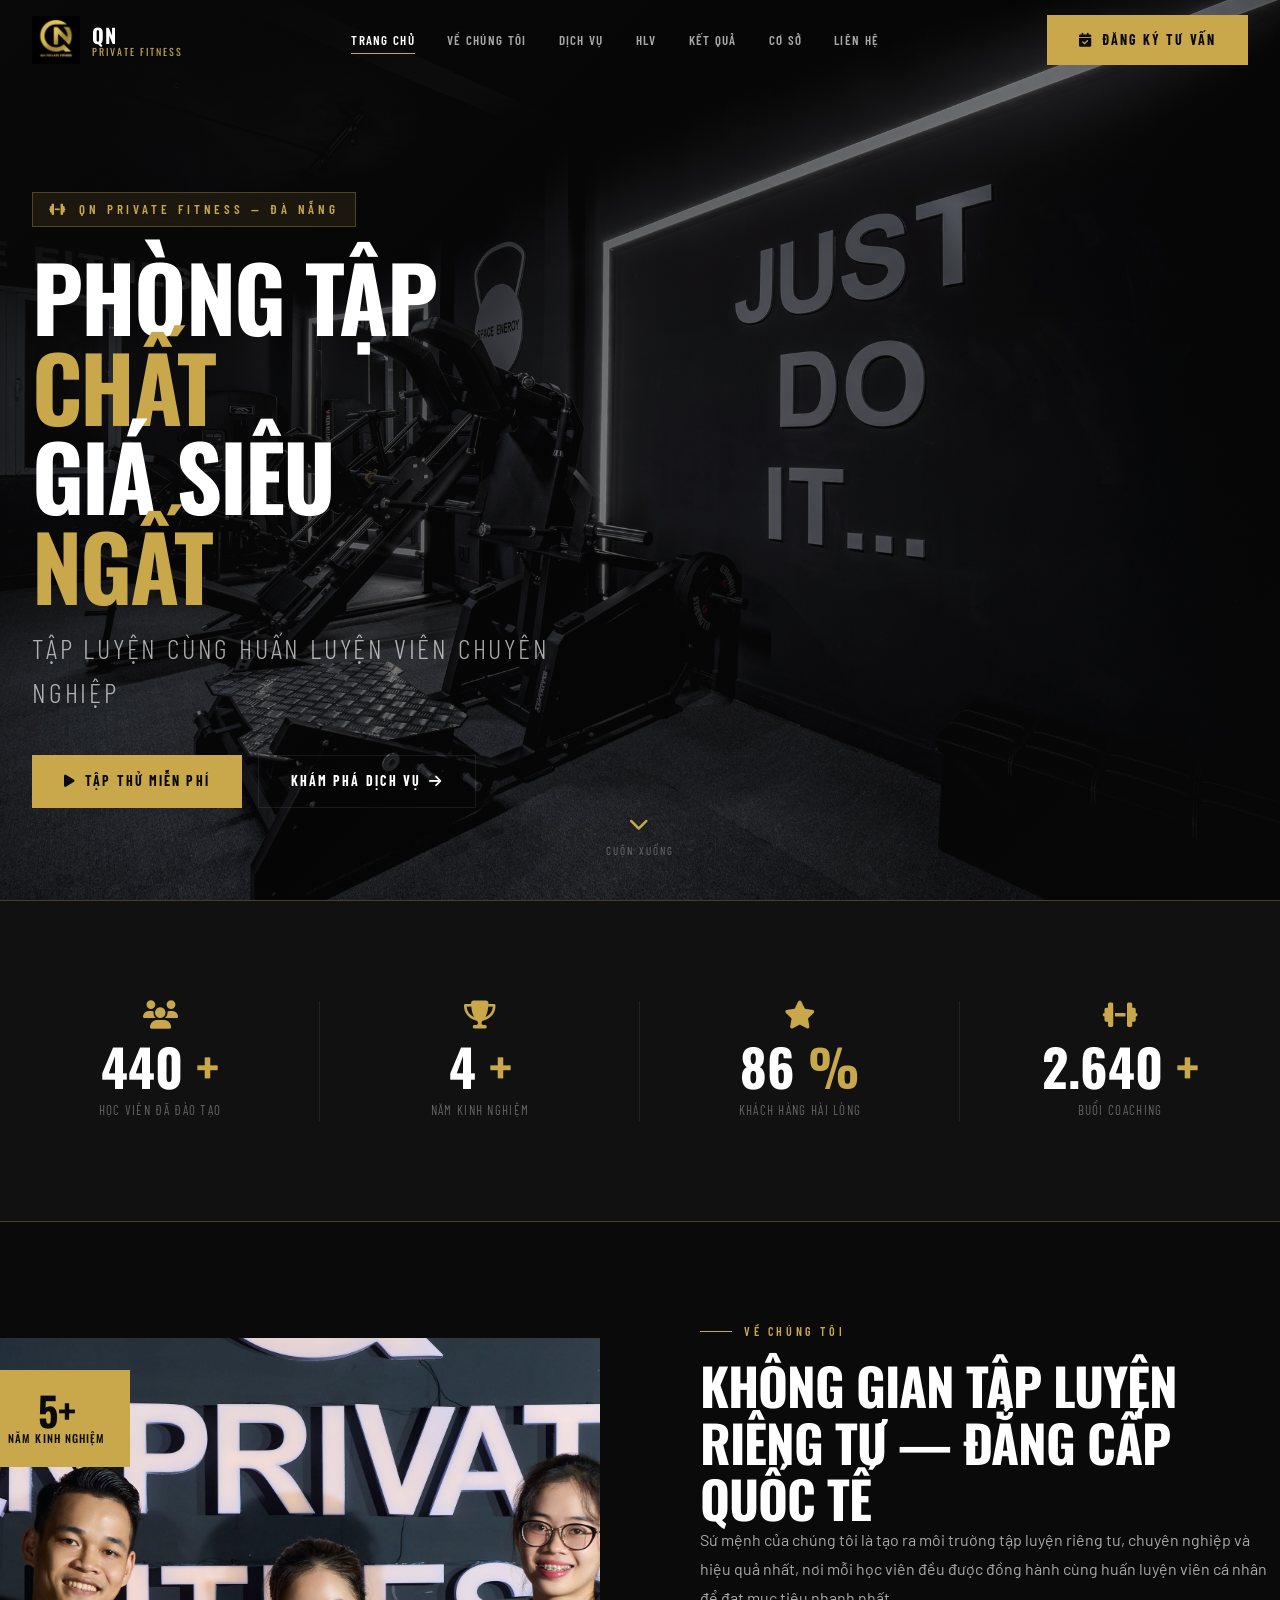
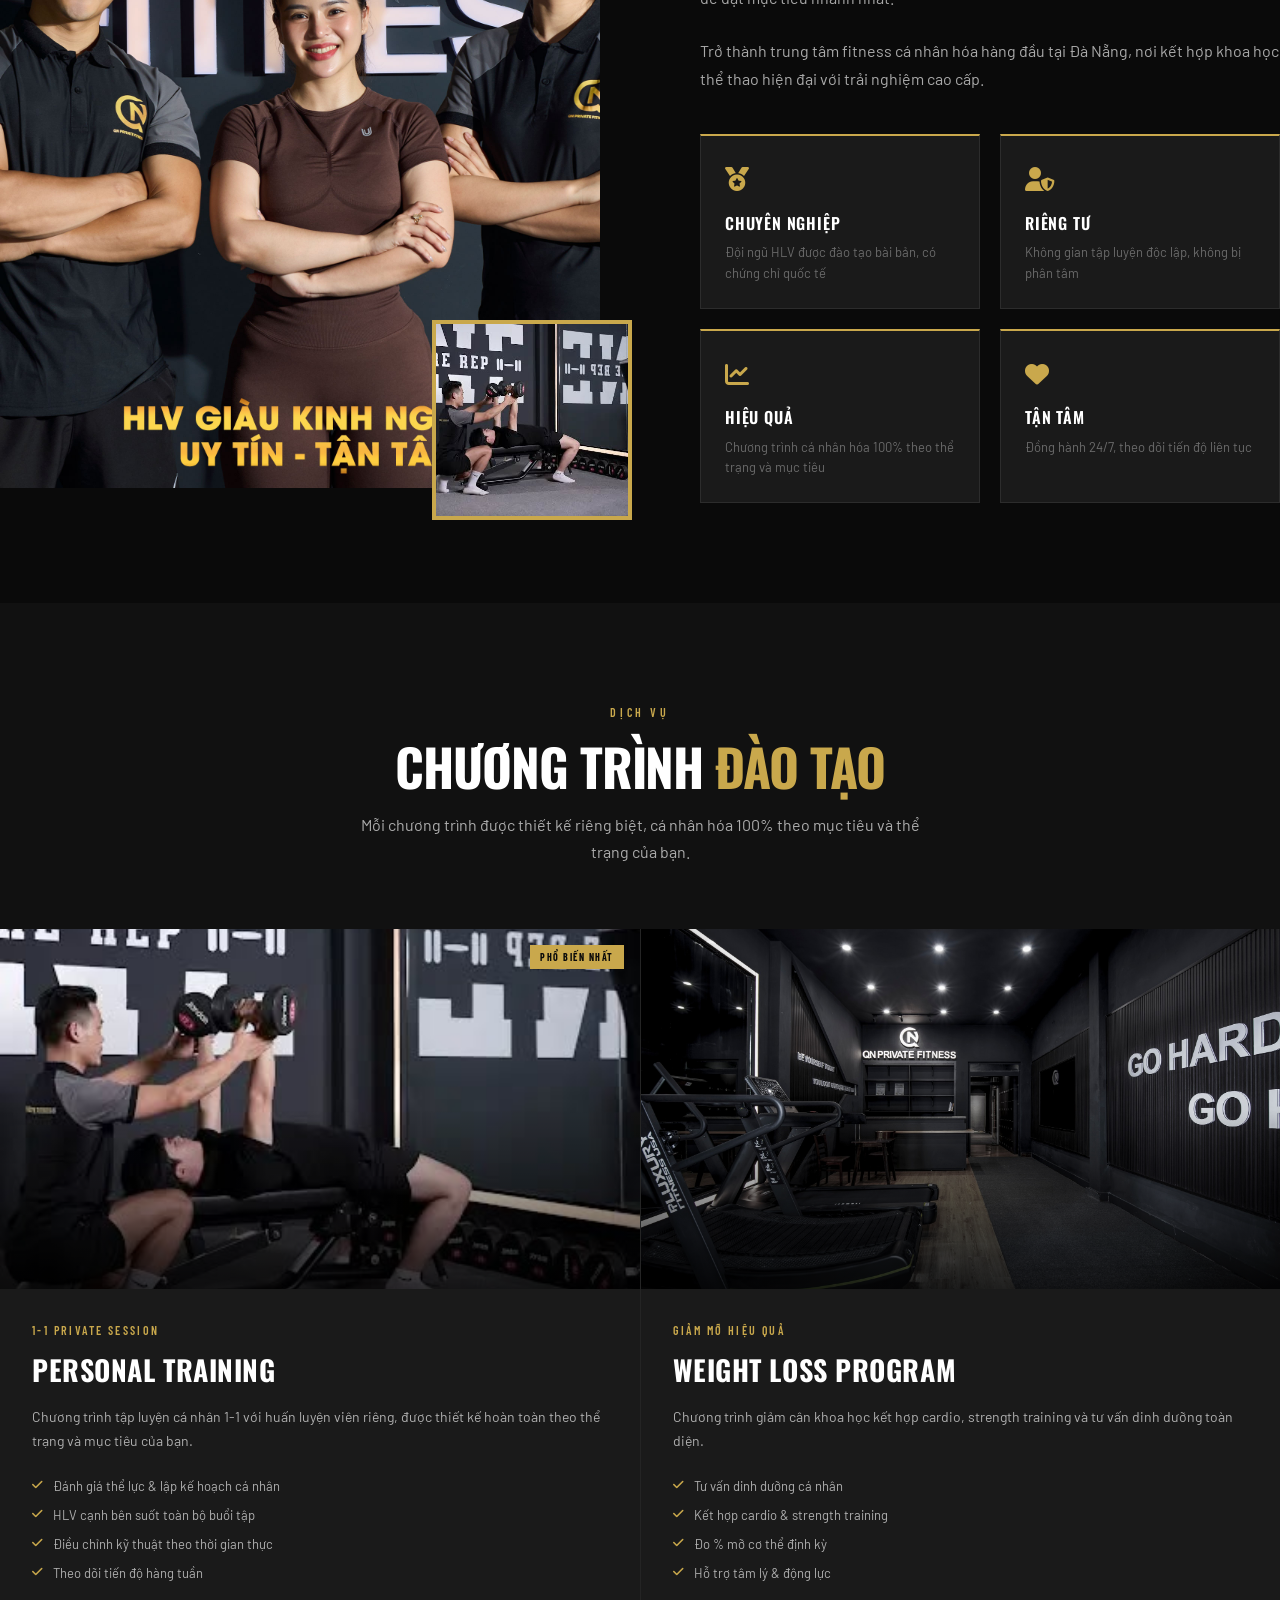
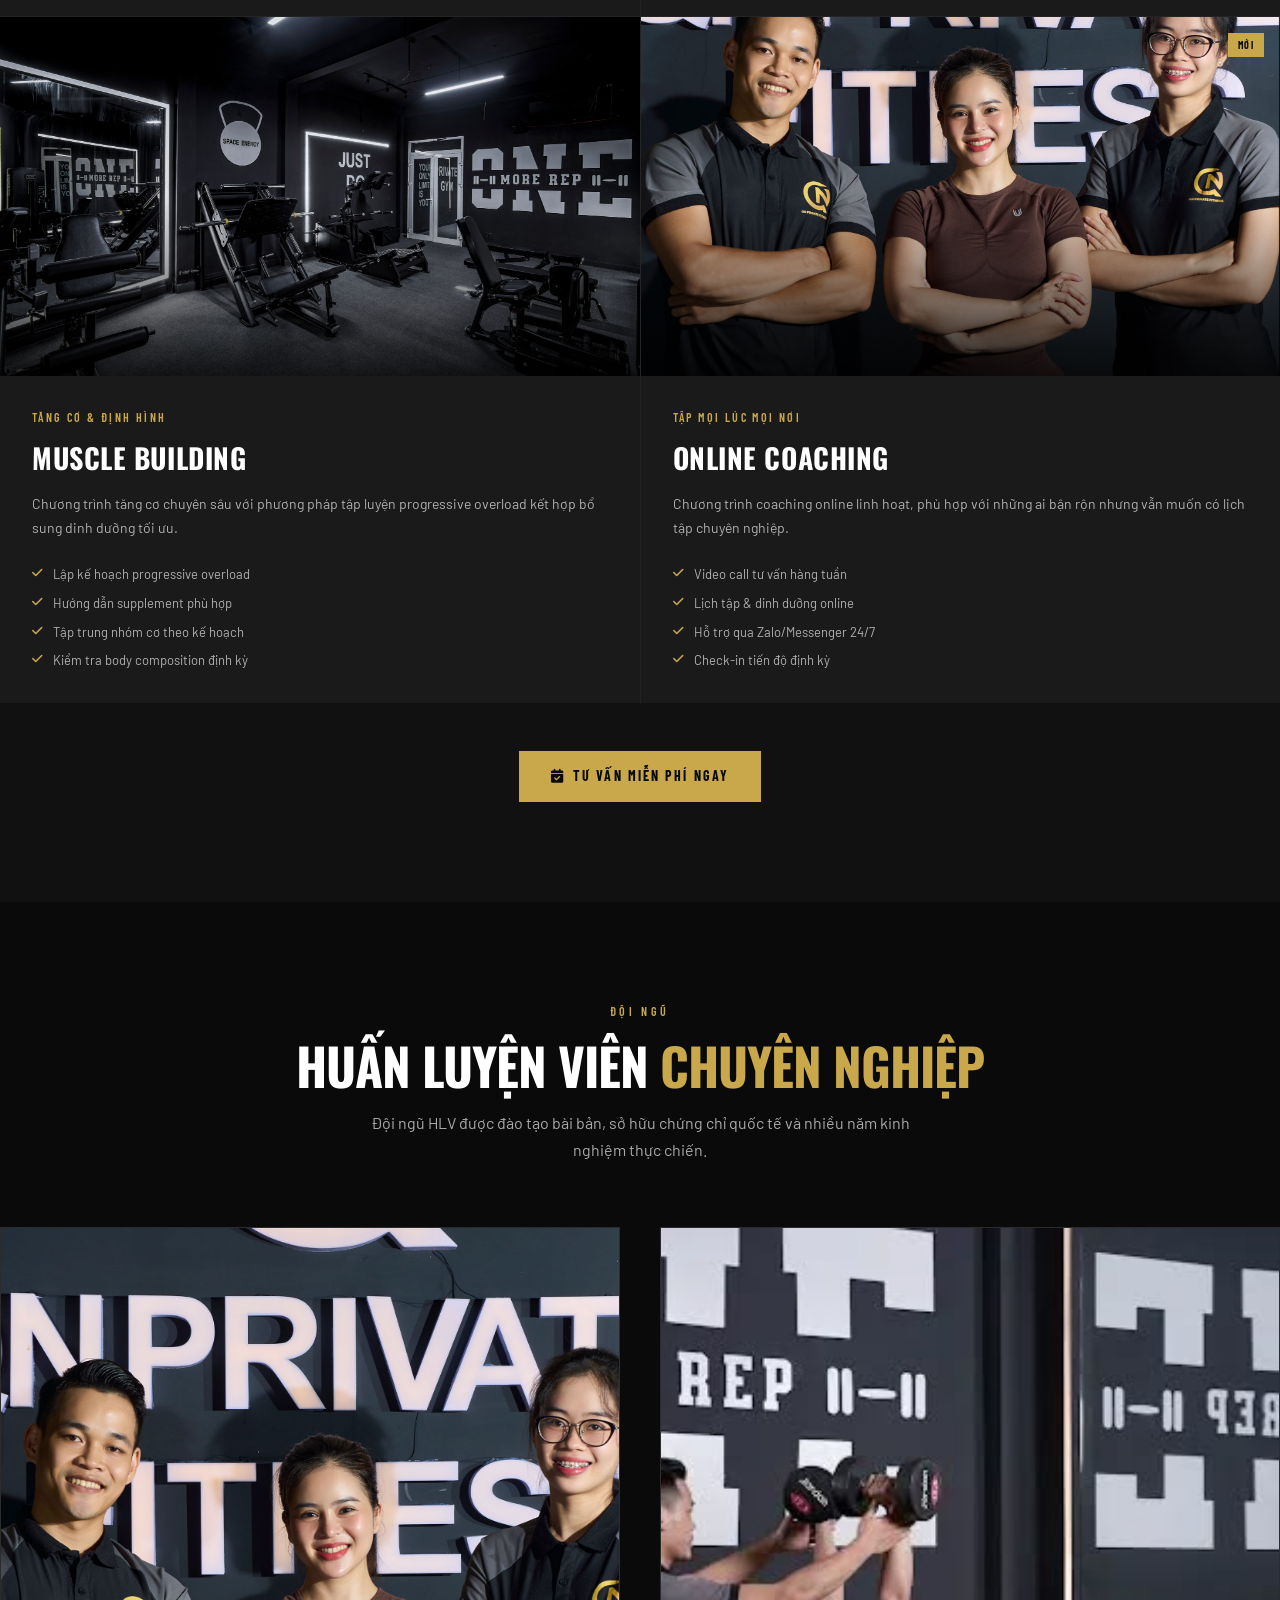
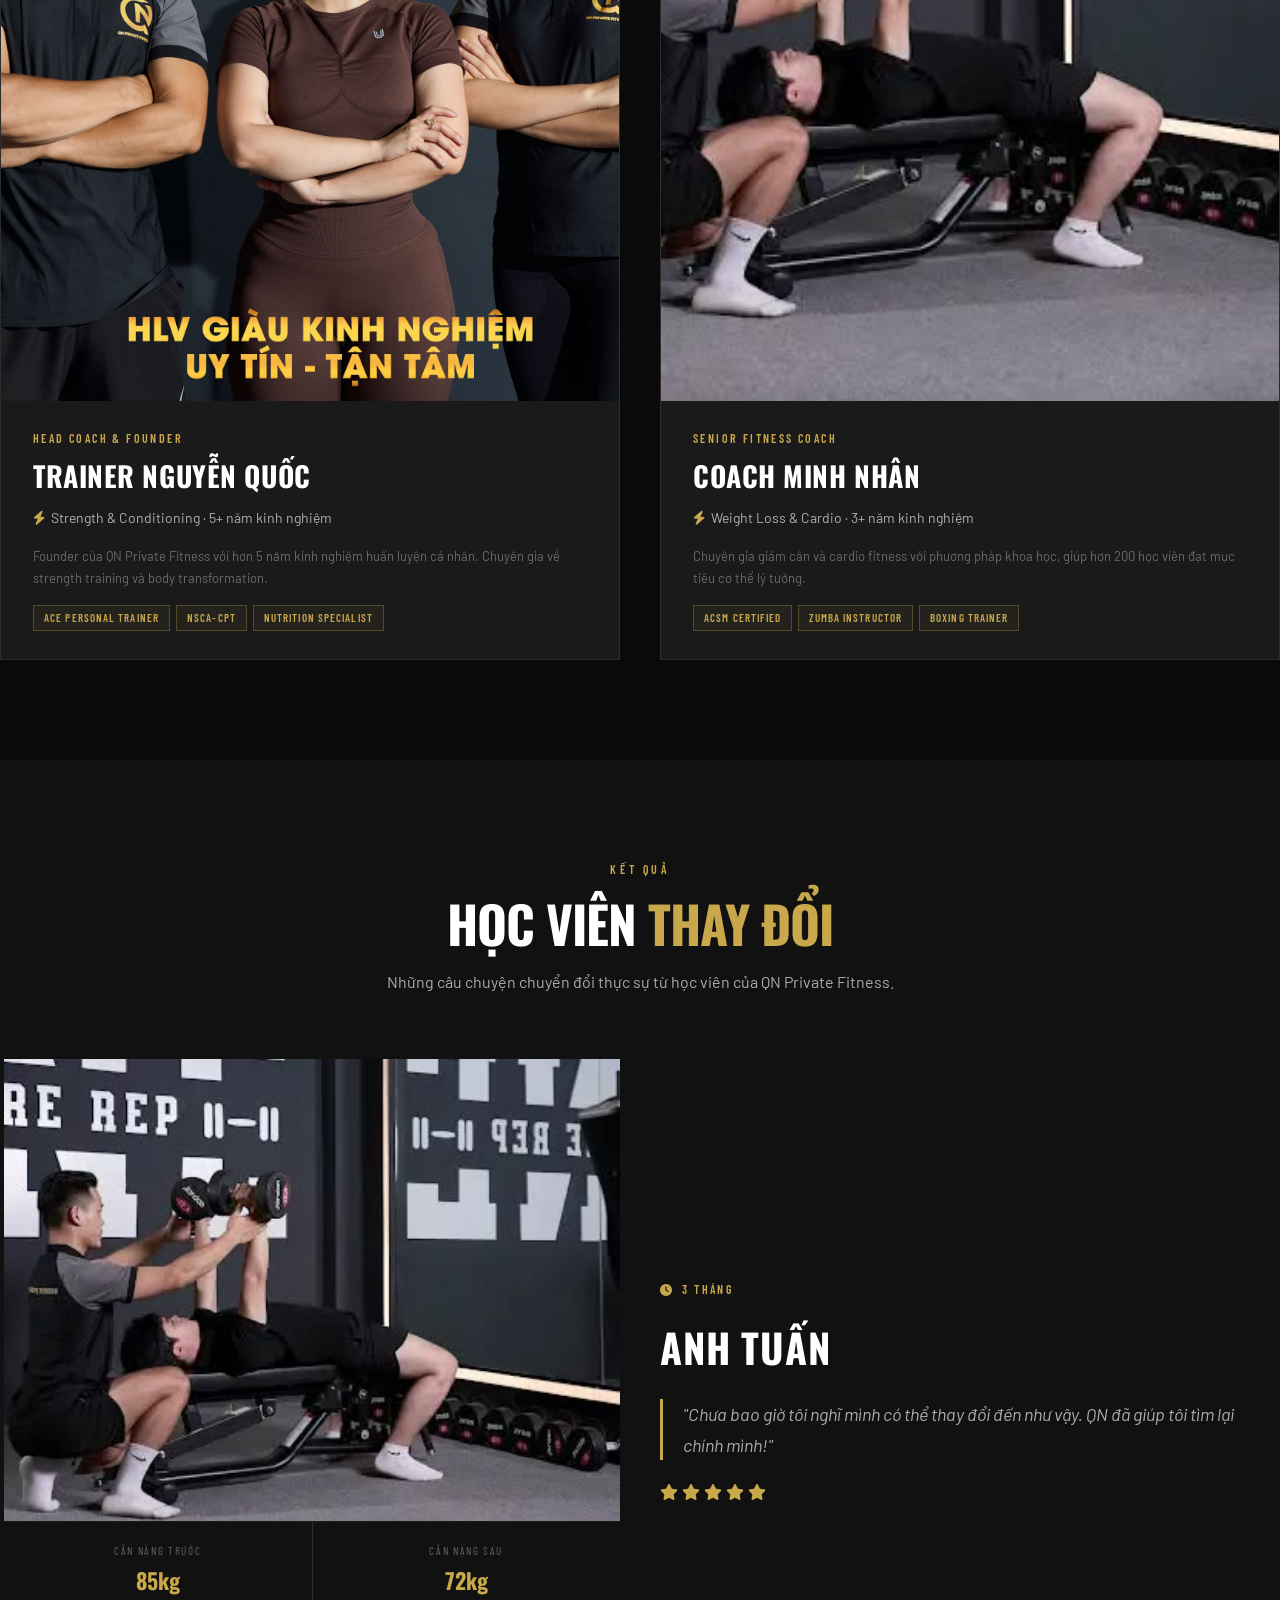
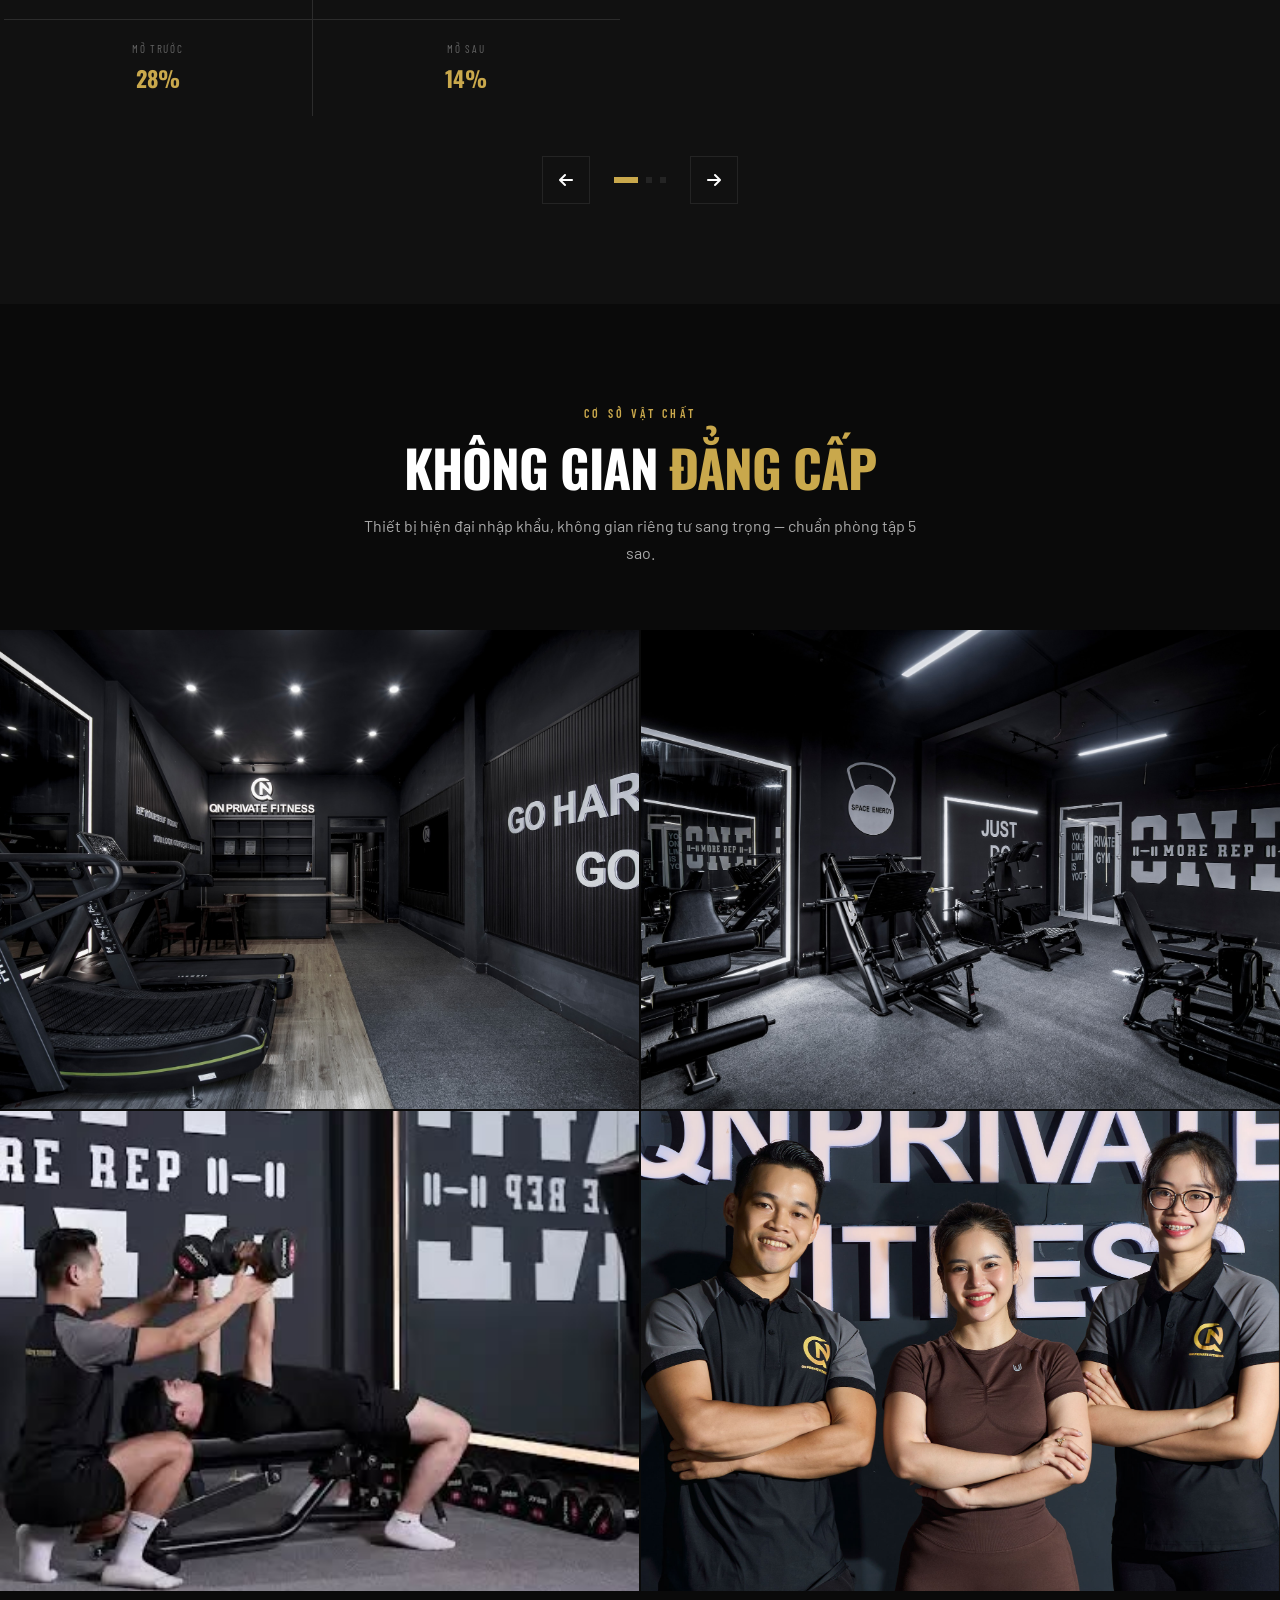
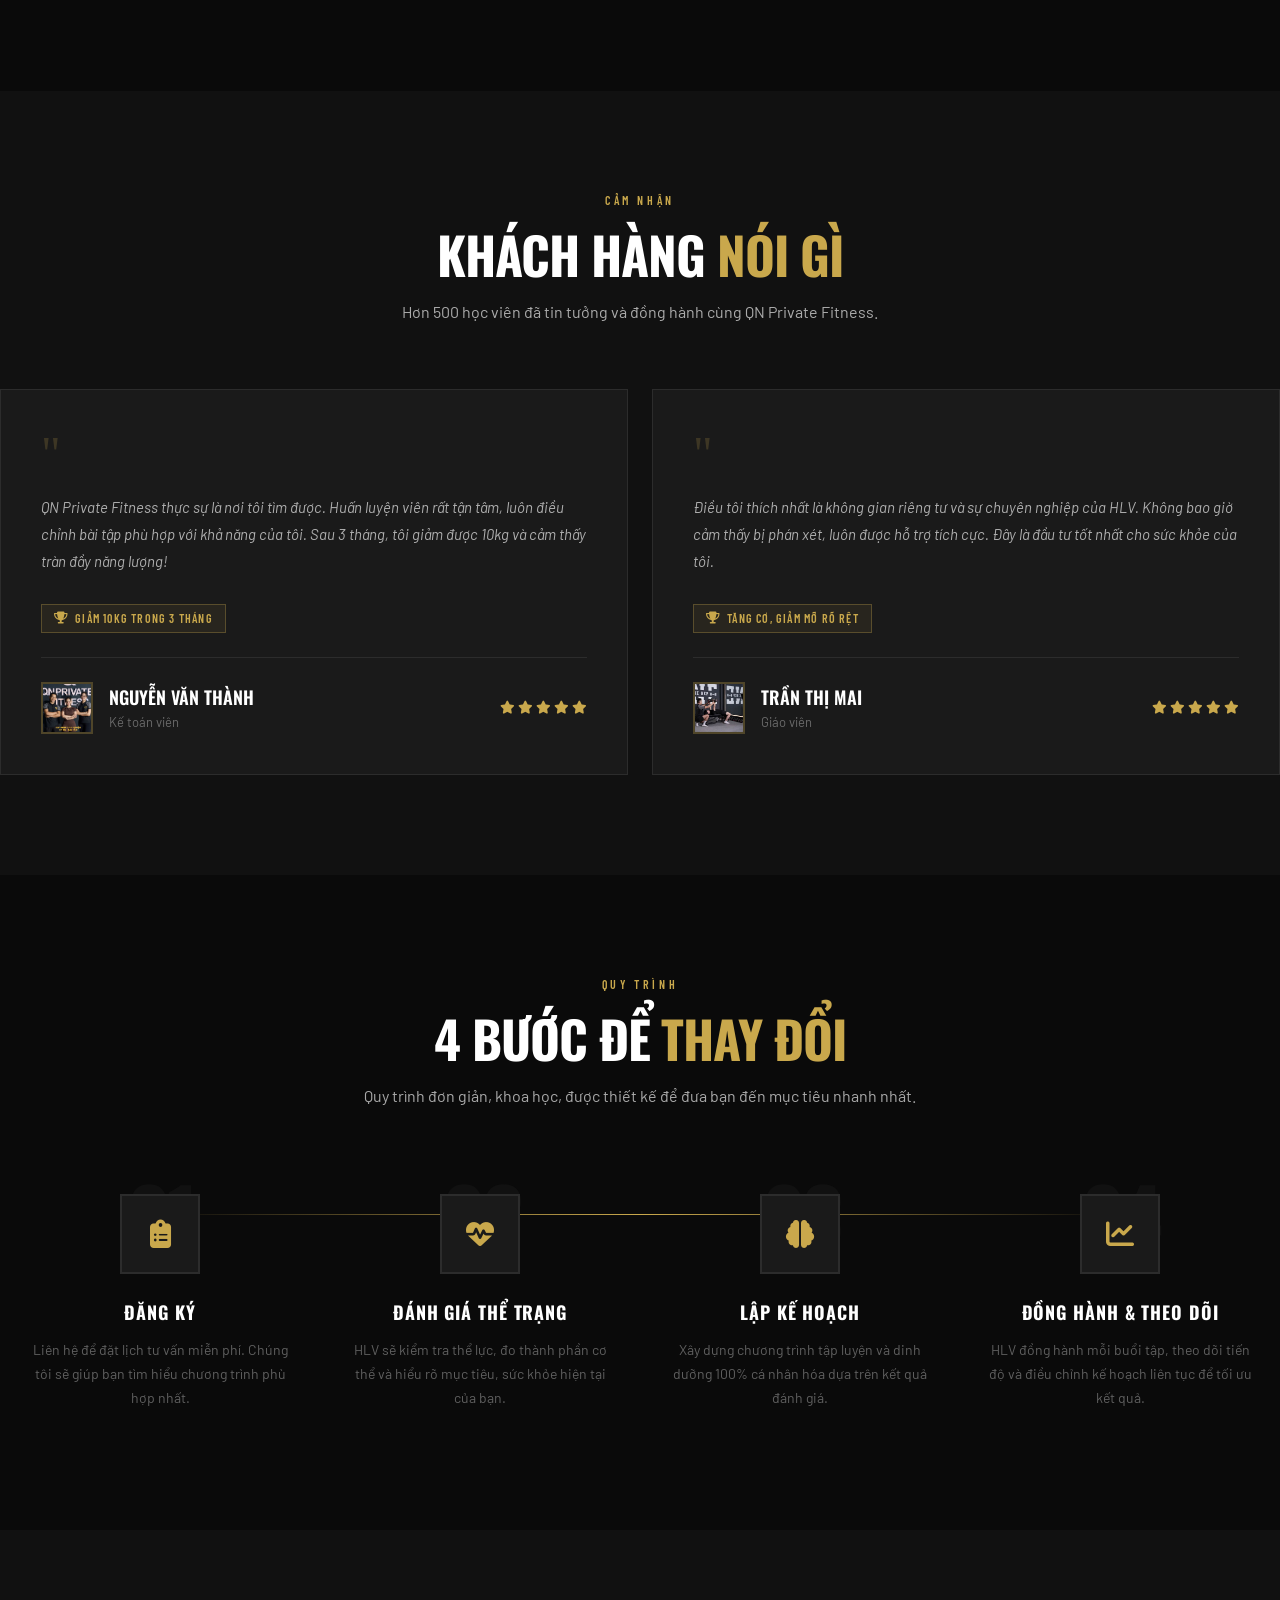
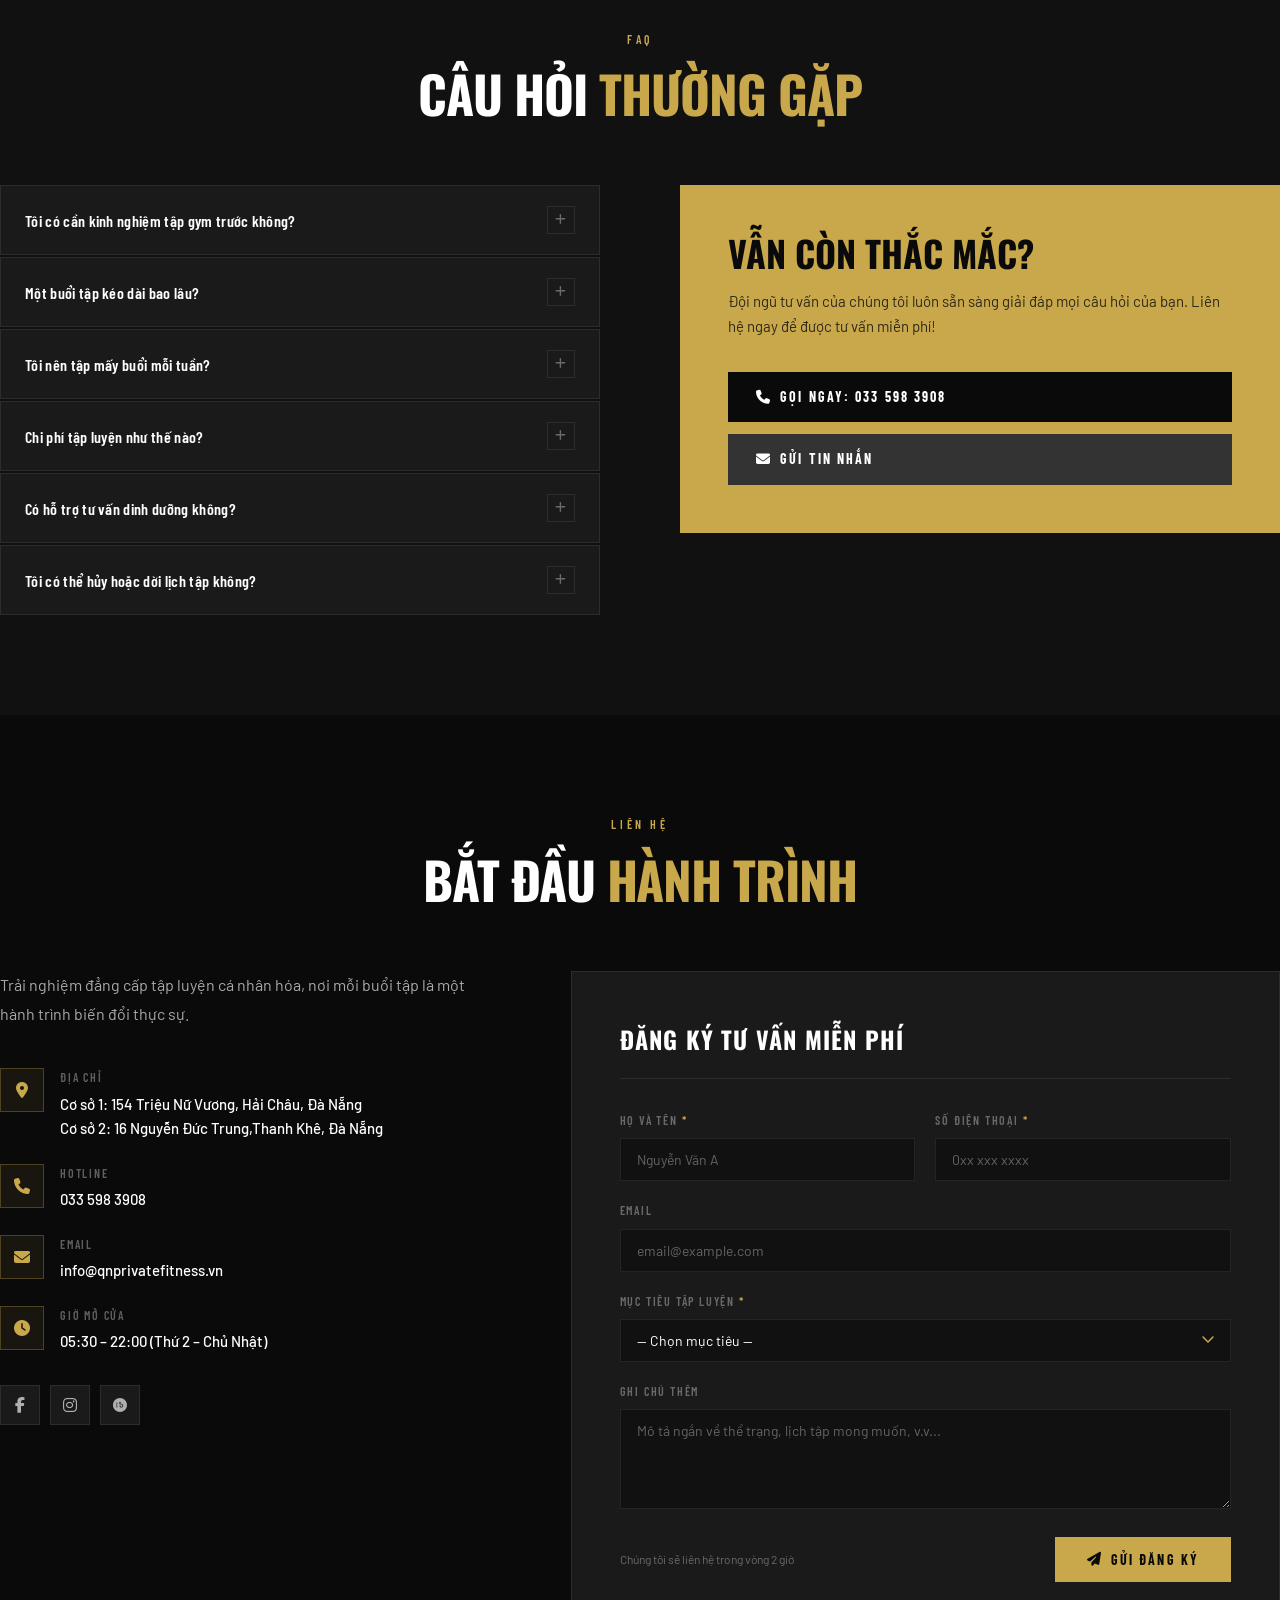
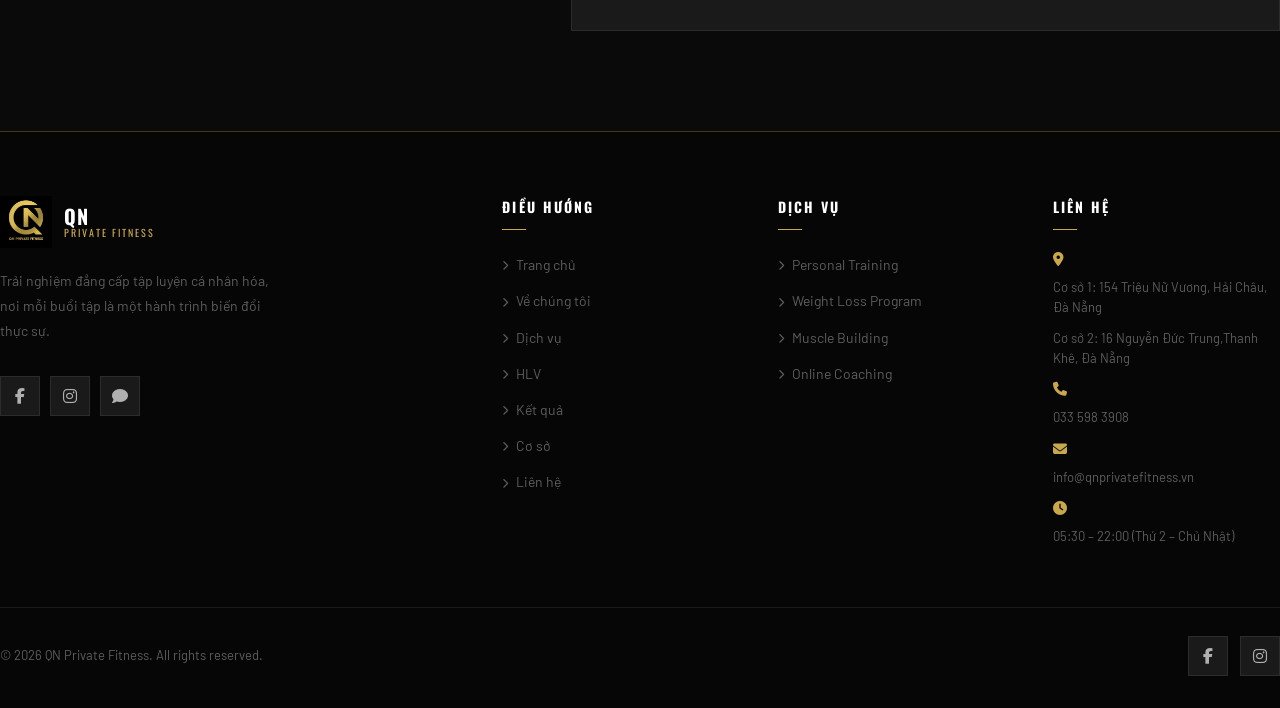
==== commit a5a39180: "remove theme" ====
--- a/qn-private-fitness-website/index.html
+++ b/qn-private-fitness-website/index.html
@@ -65,7 +65,7 @@
 </head>
 
 <body>
-
+   <div name="app">
   <!-- ===== HEADER ===== -->
   <header id="header"></header>
 
@@ -109,7 +109,7 @@
   <button id="back-to-top" title="Lên đầu trang" aria-label="Back to top">
     <i class="fas fa-arrow-up"></i>
   </button>
-
+   </div>
   <!-- ===== SCRIPTS ===== -->
   <script src="js/mockData.js"></script>
   <script src="js/app.js"></script>
--- a/qn-private-fitness-website/css/style.css
+++ b/qn-private-fitness-website/css/style.css
@@ -115,7 +115,6 @@
 .container {
   max-width: var(--container-max);
   margin: 0 auto;
-  padding: 0 32px;
 }
 
 /* =====================================================
@@ -382,6 +381,7 @@
    HERO SECTION
    ===================================================== */
 #hero {
+  padding-top: 100px;
   position: relative;
   height: 100vh;
   min-height: 700px;
@@ -1871,6 +1871,7 @@
 
 .footer-contact-item {
   display: flex;
+  flex-direction: column;
   align-items: flex-start;
   gap: 12px;
   font-size: 13px;
@@ -1992,9 +1993,21 @@
 
 @media (max-width: 1024px) {
   :root { --section-pad: 80px; }
+  #header {
+    background: rgba(10, 10, 10, 0.95);
+    backdrop-filter: blur(12px);
+    -webkit-backdrop-filter: blur(12px);
+    border-bottom: 1px solid var(--border-gold);
+  }
+
+  body.light-mode #header {
+    background: rgba(248, 246, 242, 0.98);
+  }
+
   nav.main-nav { display: none; }
   .menu-toggle { display: flex; }
   .header-inner { padding: 0 20px; }
+  .header-actions .btn { display: none; }
   .process-grid { grid-template-columns: repeat(2, 1fr); }
   .process-grid::before { display: none; }
   .services-grid { grid-template-columns: 1fr; }
@@ -2011,14 +2024,17 @@
     flex-direction: column;
     position: fixed;
     top: 80px;
-    left: 0;
     right: 0;
-    bottom: 0;
+    width: 50vw;
+    height: 50vh;
     background: rgba(10, 10, 10, 0.98);
     backdrop-filter: blur(20px);
     align-items: center;
-    justify-content: center;
-    gap: 8px;
+    justify-content: flex-start;
+    gap: 12px;
+    padding: 24px 0 40px;
+    overflow-y: auto;
+    -webkit-overflow-scrolling: touch;
     z-index: 999;
   }
 
@@ -2027,8 +2043,9 @@
   }
 
   nav.main-nav.open .nav-link {
-    font-size: 24px;
-    letter-spacing: 0.15em;
+    font-size: 16px;
+    font-weight: 700;
+    letter-spacing: 0.12em;
   }
 }
 
